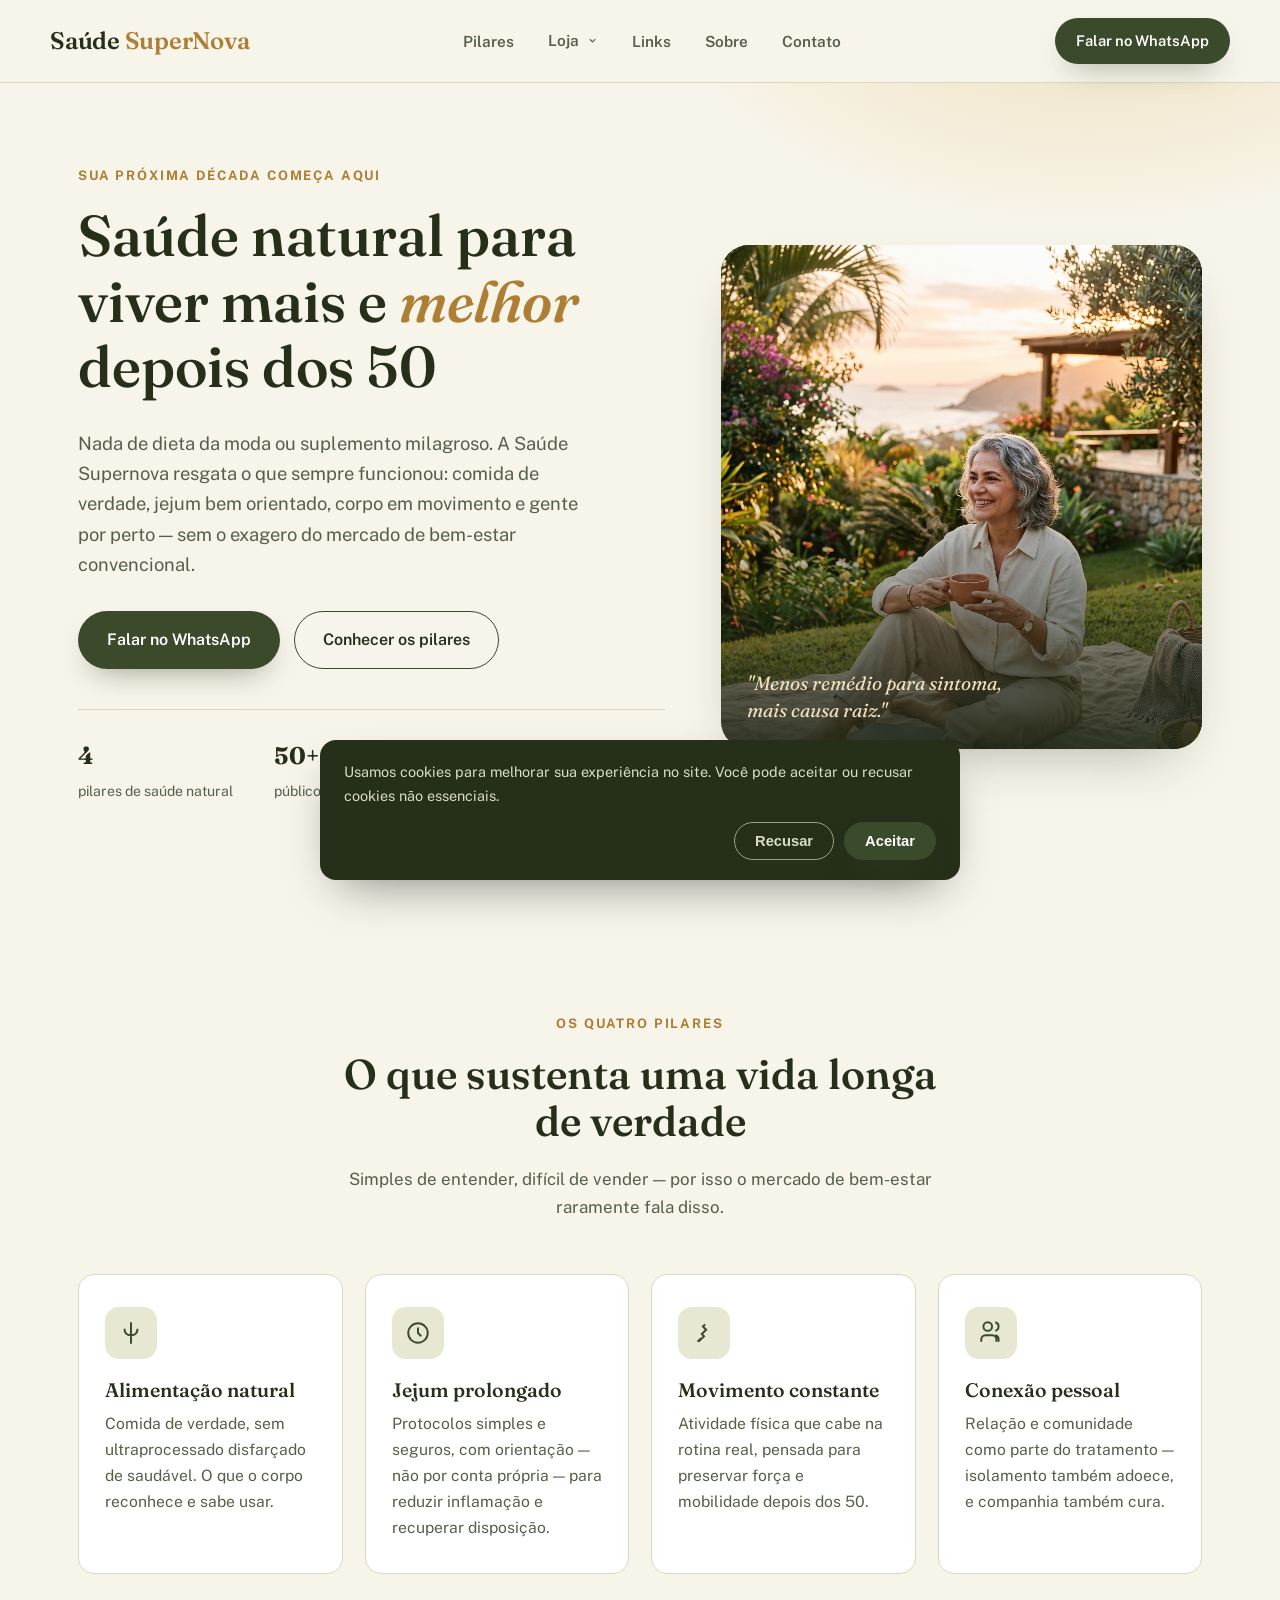
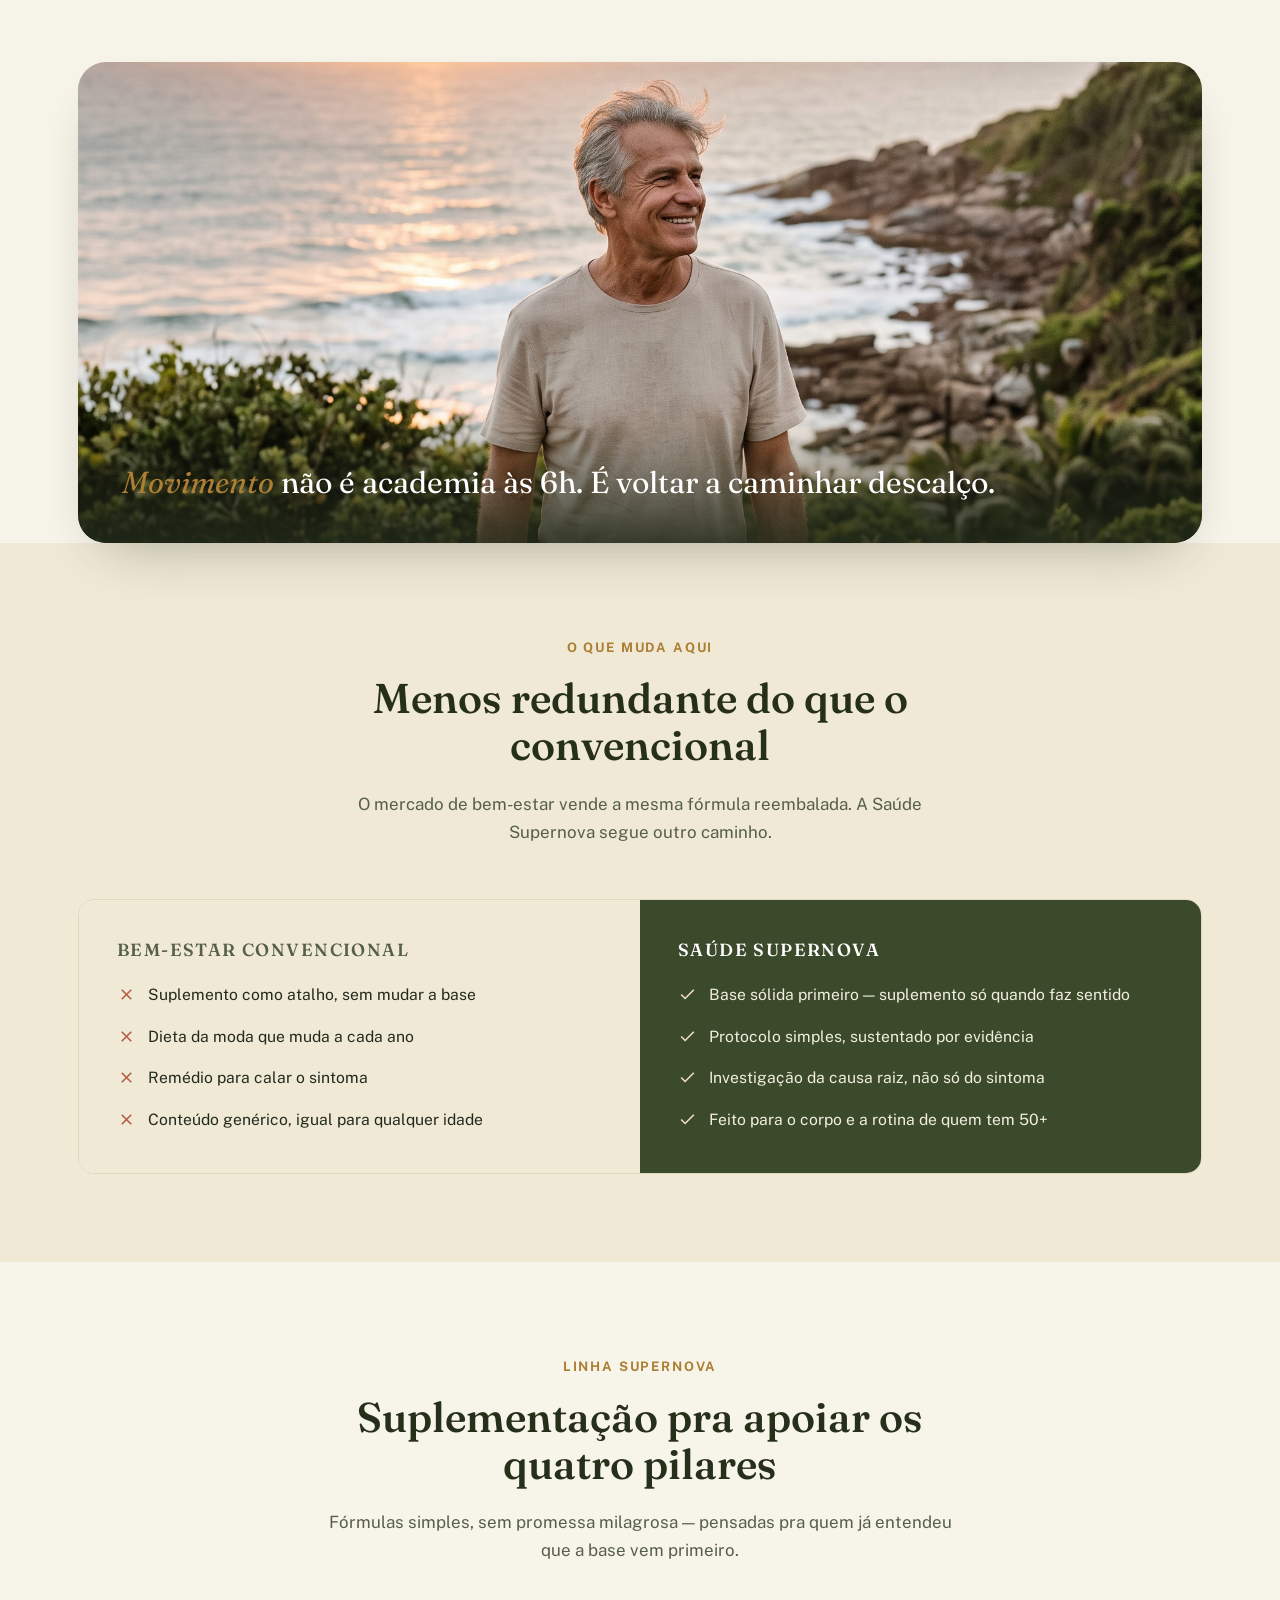
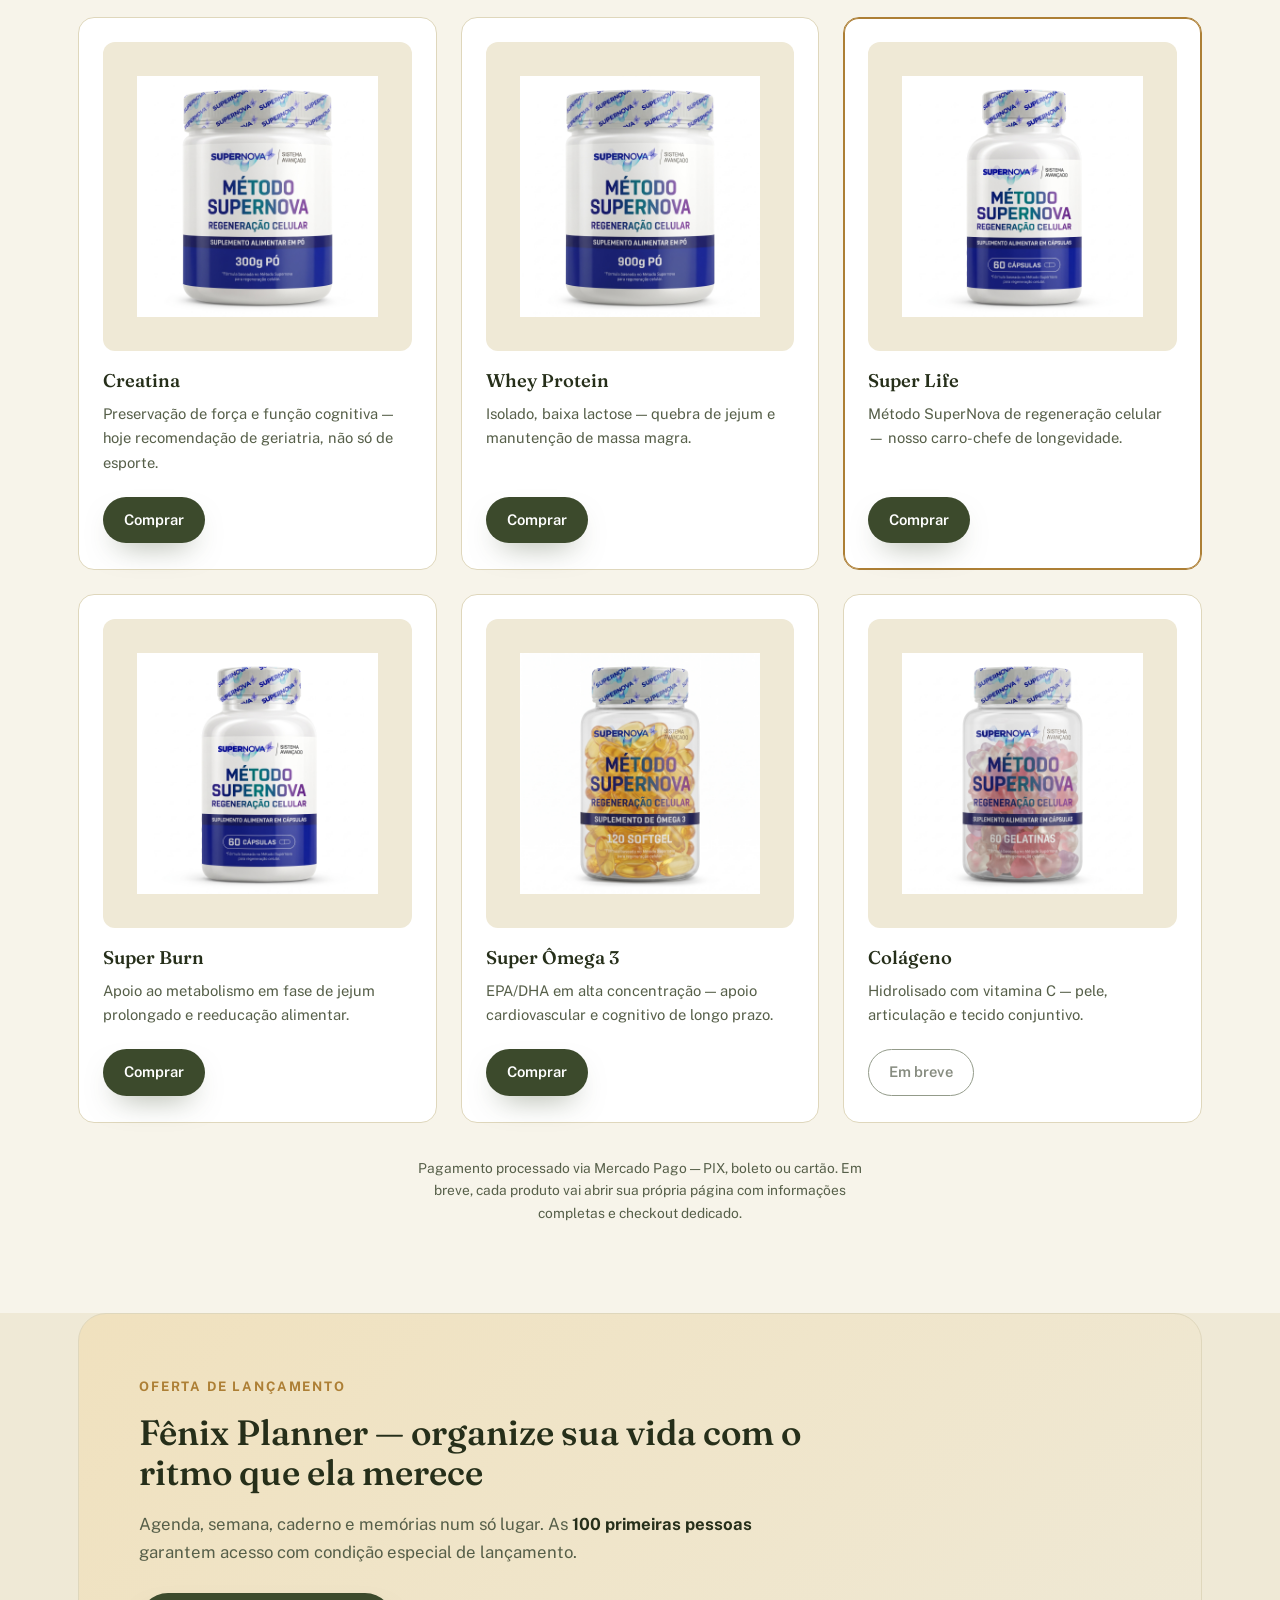
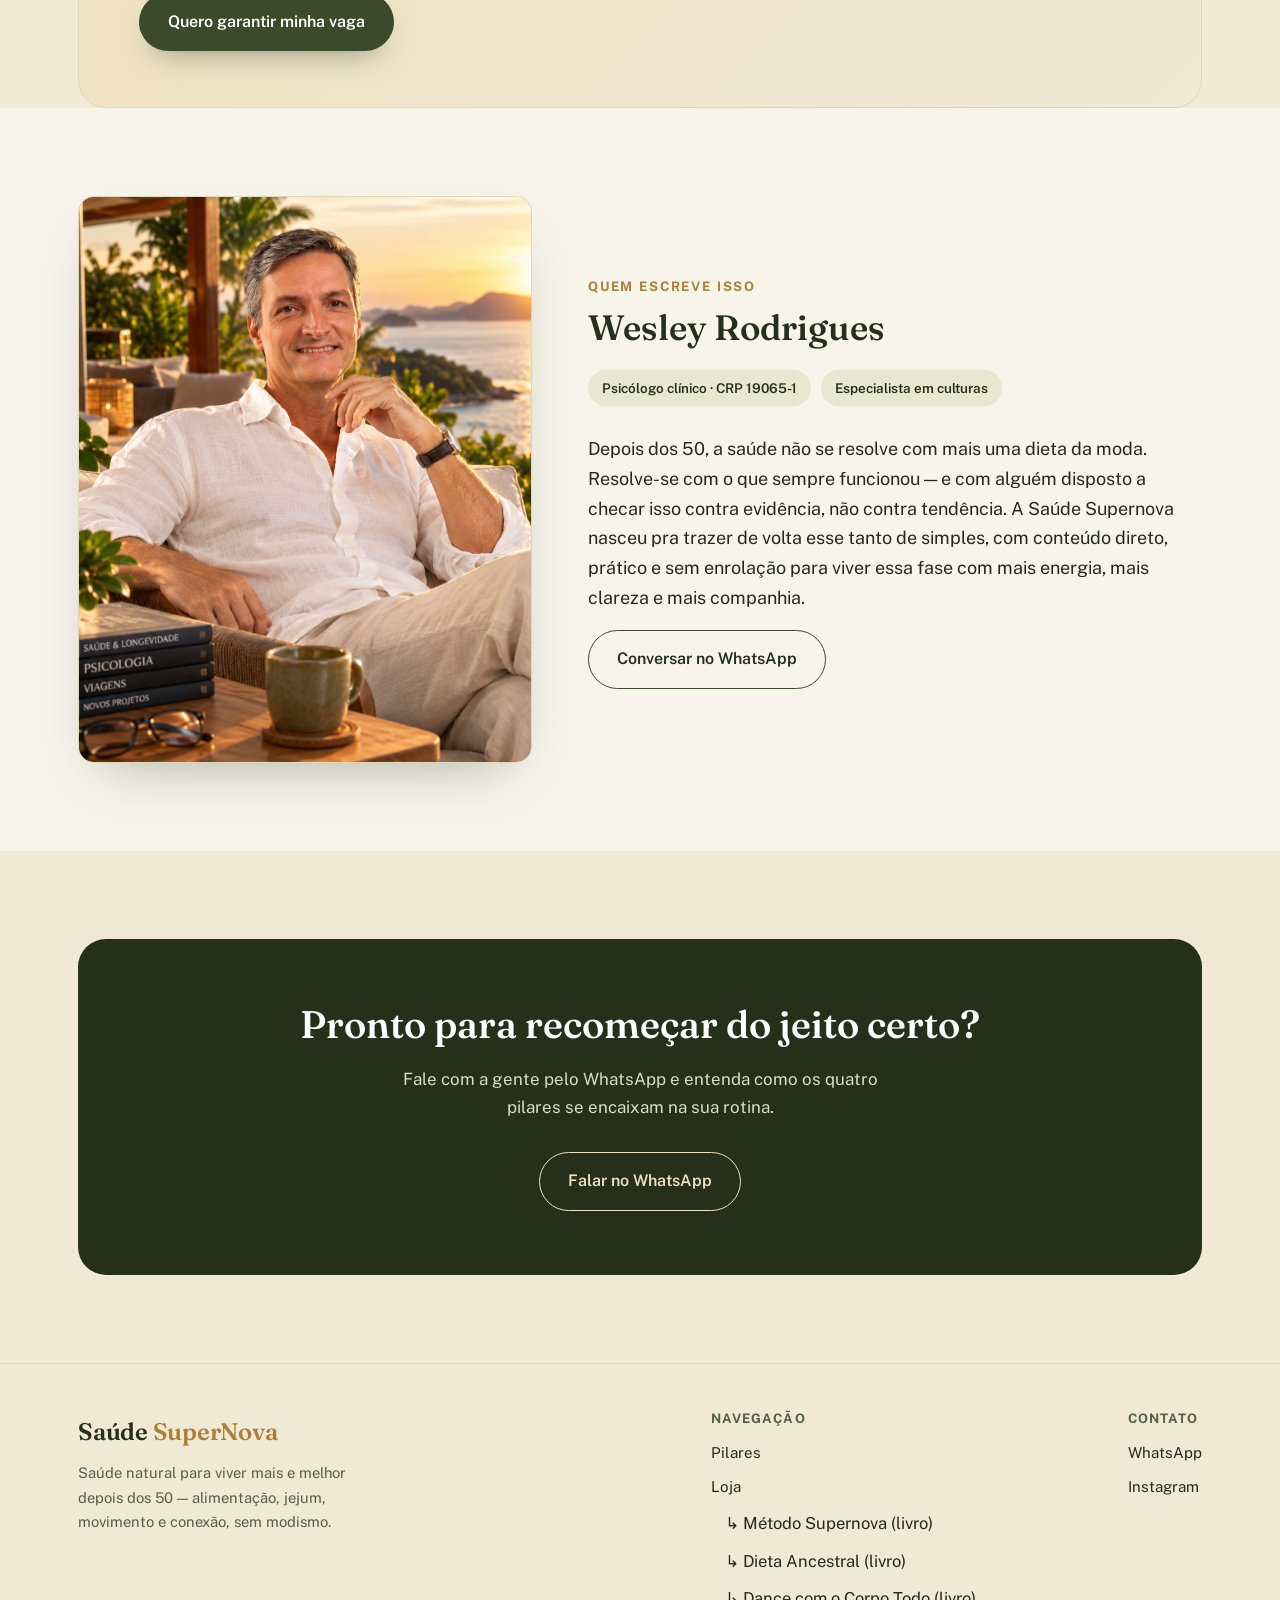
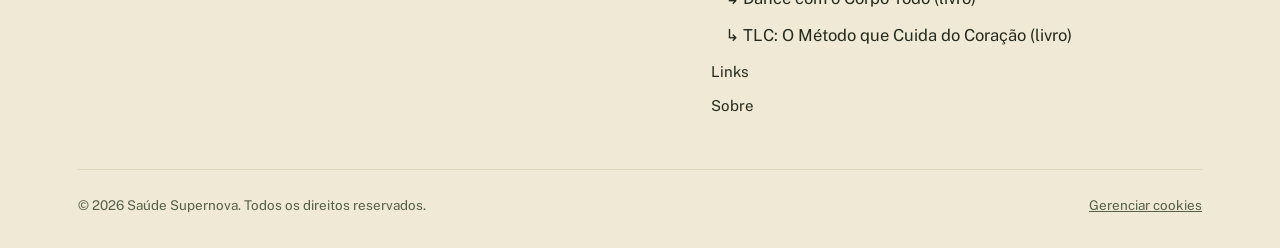
==== index.html @ d4d1d2e4 "Adiciona paginas dos livros Dance com o Corpo Todo e TLC, com links no submenu de Loja Co-Authored-B" ====
<!DOCTYPE html>
<html lang="pt-BR">
<head>
<meta charset="UTF-8">
<title>Saúde Supernova — Saúde natural para viver mais e melhor depois dos 50</title>
<meta name="description" content="Alimentação de verdade, jejum prolongado, movimento constante e conexão pessoal. Saúde natural para viver mais e melhor depois dos 50, sem modismo — com Wesley Rodrigues, psicólogo clínico.">
<meta name="viewport" content="width=device-width, initial-scale=1">
<link rel="stylesheet" href="/styles.css?v=4">
<meta property="og:title" content="Saúde Supernova — Saúde natural depois dos 50">
<meta property="og:description" content="Alimentação de verdade, jejum prolongado, movimento constante e conexão pessoal. Sem modismo, com evidência.">
<meta property="og:type" content="website">
</head>
<body>

<header>
  <div class="nav wrap">
    <a href="#" class="logo">Saúde <span>SuperNova</span></a>
    <nav>
      <ul class="nav-links" id="navLinks">
        <li><a href="#pilares">Pilares</a></li>
        <li class="nav-item">
          <a href="#loja">Loja <svg class="caret" viewBox="0 0 24 24" fill="none" stroke="currentColor" stroke-width="2.5"><path d="M6 9l6 6 6-6"/></svg></a>
          <ul class="submenu">
            <li><a href="/metodo-supernova.html">Método Supernova (livro)</a></li>
            <li><a href="/dieta-ancestral.html">Dieta Ancestral (livro)</a></li>
            <li><a href="/dance-corpo-todo.html">Dance com o Corpo Todo (livro)</a></li>
            <li><a href="/tlc-metodo-coracao.html">TLC: O Método que Cuida do Coração (livro)</a></li>
          </ul>
        </li>
        <li><a href="/links.html">Links</a></li>
        <li><a href="#sobre">Sobre</a></li>
        <li><a href="https://psicologiasupernova.com.br/contato.html">Contato</a></li>
      </ul>
    </nav>
    <a href="https://wa.me/5561991611997?text=Ol%C3%A1!%20Vim%20do%20site%20Sa%C3%BAde%20Supernova%20e%20quero%20saber%20mais." class="btn btn-primary btn-sm nav-cta">Falar no WhatsApp</a>
    <button class="nav-toggle" id="navToggle" aria-label="Abrir menu">
      <svg viewBox="0 0 24 24" fill="none" stroke="currentColor" stroke-width="2"><path d="M4 7h16M4 12h16M4 17h16"/></svg>
    </button>
  </div>
</header>

<section class="hero">
  <div class="wrap">
    <div class="hero-copy">
      <span class="eyebrow">Sua próxima década começa aqui</span>
      <h1>Saúde natural para viver mais e <span class="italic">melhor</span> depois dos 50</h1>
      <p class="lede">Nada de dieta da moda ou suplemento milagroso. A Saúde Supernova resgata o que sempre funcionou: comida de verdade, jejum bem orientado, corpo em movimento e gente por perto — sem o exagero do mercado de bem-estar convencional.</p>
      <div class="hero-ctas">
        <a href="https://wa.me/5561991611997?text=Ol%C3%A1!%20Vim%20do%20site%20Sa%C3%BAde%20Supernova%20e%20quero%20saber%20mais." class="btn btn-primary">Falar no WhatsApp</a>
        <a href="#pilares" class="btn btn-outline">Conhecer os pilares</a>
      </div>
      <div class="hero-facts">
        <div class="hero-fact"><strong>4</strong><span>pilares de saúde natural</span></div>
        <div class="hero-fact"><strong>50+</strong><span>público que atendemos</span></div>
        <div class="hero-fact"><strong>0</strong><span>promessa de cura milagrosa</span></div>
      </div>
    </div>
    <div class="hero-art" aria-hidden="true">
      <img src="/images/lifestyle-jardim-mulher.jpg" alt="" loading="eager">
      <div class="art-label">"Menos remédio para sintoma,<br>mais causa raiz."</div>
    </div>
  </div>
</section>

<section id="pilares">
  <div class="wrap">
    <div class="section-head">
      <span class="eyebrow">Os quatro pilares</span>
      <h2>O que sustenta uma vida longa de verdade</h2>
      <p>Simples de entender, difícil de vender — por isso o mercado de bem-estar raramente fala disso.</p>
    </div>
    <div class="pilares">
      <article class="pilar">
        <div class="pilar-icon"><svg viewBox="0 0 24 24" fill="none" stroke="currentColor" stroke-width="1.8"><path d="M12 2v20M6 8c0 4 2.5 6 6 6s6-2 6-6"/></svg></div>
        <h3>Alimentação natural</h3>
        <p>Comida de verdade, sem ultraprocessado disfarçado de saudável. O que o corpo reconhece e sabe usar.</p>
      </article>
      <article class="pilar">
        <div class="pilar-icon"><svg viewBox="0 0 24 24" fill="none" stroke="currentColor" stroke-width="1.8"><circle cx="12" cy="12" r="9"/><path d="M12 7v5l3 3"/></svg></div>
        <h3>Jejum prolongado</h3>
        <p>Protocolos simples e seguros, com orientação — não por conta própria — para reduzir inflamação e recuperar disposição.</p>
      </article>
      <article class="pilar">
        <div class="pilar-icon"><svg viewBox="0 0 24 24" fill="none" stroke="currentColor" stroke-width="1.8"><path d="M13 4l-2 2 3 3-4 4 2 2-5 5M6 20l3-3"/></svg></div>
        <h3>Movimento constante</h3>
        <p>Atividade física que cabe na rotina real, pensada para preservar força e mobilidade depois dos 50.</p>
      </article>
      <article class="pilar">
        <div class="pilar-icon"><svg viewBox="0 0 24 24" fill="none" stroke="currentColor" stroke-width="1.8"><path d="M17 20v-2a4 4 0 0 0-4-4H7a4 4 0 0 0-4 4v2M9 10a4 4 0 1 0 0-8 4 4 0 0 0 0 8Zm10 10v-2a4 4 0 0 0-3-3.87M16 2.13a4 4 0 0 1 0 7.75"/></svg></div>
        <h3>Conexão pessoal</h3>
        <p>Relação e comunidade como parte do tratamento — isolamento também adoece, e companhia também cura.</p>
      </article>
    </div>
  </div>
</section>

<section class="banner-photo">
  <div class="wrap">
    <figure>
      <img src="/images/lifestyle-praia-homem.jpg" alt="Homem de 60 anos caminhando descalço numa trilha à beira-mar ao amanhecer" loading="lazy">
      <figcaption><span class="italic">Movimento</span> não é academia às 6h. É voltar a caminhar descalço.</figcaption>
    </figure>
  </div>
</section>

<section id="diferente" class="alt">
  <div class="wrap">
    <div class="section-head">
      <span class="eyebrow">O que muda aqui</span>
      <h2>Menos redundante do que o convencional</h2>
      <p>O mercado de bem-estar vende a mesma fórmula reembalada. A Saúde Supernova segue outro caminho.</p>
    </div>
    <div class="diferencial">
      <div class="dif-col no">
        <h3>Bem-estar convencional</h3>
        <ul class="dif-list">
          <li><svg viewBox="0 0 24 24" fill="none" stroke="currentColor" stroke-width="2"><path d="M18 6 6 18M6 6l12 12"/></svg>Suplemento como atalho, sem mudar a base</li>
          <li><svg viewBox="0 0 24 24" fill="none" stroke="currentColor" stroke-width="2"><path d="M18 6 6 18M6 6l12 12"/></svg>Dieta da moda que muda a cada ano</li>
          <li><svg viewBox="0 0 24 24" fill="none" stroke="currentColor" stroke-width="2"><path d="M18 6 6 18M6 6l12 12"/></svg>Remédio para calar o sintoma</li>
          <li><svg viewBox="0 0 24 24" fill="none" stroke="currentColor" stroke-width="2"><path d="M18 6 6 18M6 6l12 12"/></svg>Conteúdo genérico, igual para qualquer idade</li>
        </ul>
      </div>
      <div class="dif-col yes">
        <h3>Saúde Supernova</h3>
        <ul class="dif-list">
          <li><svg viewBox="0 0 24 24" fill="none" stroke="currentColor" stroke-width="2"><path d="M20 6 9 17l-5-5"/></svg>Base sólida primeiro — suplemento só quando faz sentido</li>
          <li><svg viewBox="0 0 24 24" fill="none" stroke="currentColor" stroke-width="2"><path d="M20 6 9 17l-5-5"/></svg>Protocolo simples, sustentado por evidência</li>
          <li><svg viewBox="0 0 24 24" fill="none" stroke="currentColor" stroke-width="2"><path d="M20 6 9 17l-5-5"/></svg>Investigação da causa raiz, não só do sintoma</li>
          <li><svg viewBox="0 0 24 24" fill="none" stroke="currentColor" stroke-width="2"><path d="M20 6 9 17l-5-5"/></svg>Feito para o corpo e a rotina de quem tem 50+</li>
        </ul>
      </div>
    </div>
  </div>
</section>

<section id="loja">
  <div class="wrap">
    <div class="section-head">
      <span class="eyebrow">Linha SuperNova</span>
      <h2>Suplementação pra apoiar os quatro pilares</h2>
      <p>Fórmulas simples, sem promessa milagrosa — pensadas pra quem já entendeu que a base vem primeiro.</p>
    </div>
    <div class="produtos">
      <article class="produto">
        <div class="produto-foto"><img src="/images/creatina_SS.jpg" alt="Creatina SuperNova" loading="lazy"></div>
        <h3>Creatina</h3>
        <p>Preservação de força e função cognitiva — hoje recomendação de geriatria, não só de esporte.</p>
        <a href="https://mpago.la/1LTj5Cn" target="_blank" rel="noopener" class="btn btn-primary btn-sm">Comprar</a>
      </article>
      <article class="produto">
        <div class="produto-foto"><img src="/images/whey-protein_SS.jpg" alt="Whey Protein SuperNova" loading="lazy"></div>
        <h3>Whey Protein</h3>
        <p>Isolado, baixa lactose — quebra de jejum e manutenção de massa magra.</p>
        <a href="https://mpago.la/1uZTD4M" target="_blank" rel="noopener" class="btn btn-primary btn-sm">Comprar</a>
      </article>
      <article class="produto produto-destaque">
        <div class="produto-foto"><img src="/images/frasco_SS.jpg" alt="Super Life — Método SuperNova Regeneração Celular" loading="lazy"></div>
        <h3>Super Life</h3>
        <p>Método SuperNova de regeneração celular — nosso carro-chefe de longevidade.</p>
        <a href="https://mpago.la/2p41ksF" target="_blank" rel="noopener" class="btn btn-primary btn-sm">Comprar</a>
      </article>
      <article class="produto">
        <div class="produto-foto"><img src="/images/frasco_SS.jpg" alt="Super Burn SuperNova" loading="lazy"></div>
        <h3>Super Burn</h3>
        <p>Apoio ao metabolismo em fase de jejum prolongado e reeducação alimentar.</p>
        <a href="https://mpago.la/1hcRuBd" target="_blank" rel="noopener" class="btn btn-primary btn-sm">Comprar</a>
      </article>
      <article class="produto">
        <div class="produto-foto"><img src="/images/omega3_SS.jpg" alt="Super Ômega 3 SuperNova" loading="lazy"></div>
        <h3>Super Ômega 3</h3>
        <p>EPA/DHA em alta concentração — apoio cardiovascular e cognitivo de longo prazo.</p>
        <a href="https://mpago.la/2BiokP6" target="_blank" rel="noopener" class="btn btn-primary btn-sm">Comprar</a>
      </article>
      <article class="produto">
        <div class="produto-foto"><img src="/images/gelatina_SS.jpg" alt="Colágeno SuperNova" loading="lazy"></div>
        <h3>Colágeno</h3>
        <p>Hidrolisado com vitamina C — pele, articulação e tecido conjuntivo.</p>
        <span class="btn btn-outline btn-sm produto-em-breve">Em breve</span>
      </article>
    </div>
    <p class="produtos-nota">Pagamento processado via Mercado Pago — PIX, boleto ou cartão. Em breve, cada produto vai abrir sua própria página com informações completas e checkout dedicado.</p>
  </div>
</section>

<section class="planner-band alt">
  <div class="wrap">
    <div class="planner-card">
      <div class="planner-copy">
        <span class="eyebrow">Oferta de lançamento</span>
        <h2>Fênix Planner — organize sua vida com o ritmo que ela merece</h2>
        <p>Agenda, semana, caderno e memórias num só lugar. As <strong>100 primeiras pessoas</strong> garantem acesso com condição especial de lançamento.</p>
        <a href="https://fenixplanner.com.br/" target="_blank" rel="noopener" class="btn btn-primary">Quero garantir minha vaga</a>
      </div>
    </div>
  </div>
</section>

<section id="sobre">
  <div class="wrap bio">
    <div class="bio-photo"><img src="/images/wesley-bio.jpg" alt="Wesley Rodrigues" loading="lazy"></div>
    <div class="bio-body">
      <span class="eyebrow">Quem escreve isso</span>
      <h2>Wesley Rodrigues</h2>
      <div class="credentials">
        <span>Psicólogo clínico · CRP 19065-1</span>
        <span>Especialista em culturas</span>
      </div>
      <p>Depois dos 50, a saúde não se resolve com mais uma dieta da moda. Resolve-se com o que sempre funcionou — e com alguém disposto a checar isso contra evidência, não contra tendência. A Saúde Supernova nasceu pra trazer de volta esse tanto de simples, com conteúdo direto, prático e sem enrolação para viver essa fase com mais energia, mais clareza e mais companhia.</p>
      <a href="https://wa.me/5561991611997?text=Ol%C3%A1!%20Vim%20do%20site%20Sa%C3%BAde%20Supernova%20e%20quero%20saber%20mais." class="btn btn-outline">Conversar no WhatsApp</a>
    </div>
  </div>
</section>

<section id="contato" class="alt">
  <div class="wrap">
    <div class="cta-band">
      <h2>Pronto para recomeçar do jeito certo?</h2>
      <p>Fale com a gente pelo WhatsApp e entenda como os quatro pilares se encaixam na sua rotina.</p>
      <a href="https://wa.me/5561991611997?text=Ol%C3%A1!%20Vim%20do%20site%20Sa%C3%BAde%20Supernova%20e%20quero%20saber%20mais." class="btn btn-outline">Falar no WhatsApp</a>
    </div>
  </div>
</section>

<footer>
  <div class="wrap">
    <div class="footer-grid">
      <div class="footer-brand">
        <a href="#" class="logo">Saúde <span>SuperNova</span></a>
        <p>Saúde natural para viver mais e melhor depois dos 50 — alimentação, jejum, movimento e conexão, sem modismo.</p>
      </div>
      <div class="footer-links">
        <div class="footer-col">
          <h4>Navegação</h4>
          <a href="#pilares">Pilares</a>
          <a href="#loja">Loja</a>
          <a href="/metodo-supernova.html" style="padding-left:14px; font-size:.92em;">↳ Método Supernova (livro)</a>
          <a href="/dieta-ancestral.html" style="padding-left:14px; font-size:.92em;">↳ Dieta Ancestral (livro)</a>
          <a href="/dance-corpo-todo.html" style="padding-left:14px; font-size:.92em;">↳ Dance com o Corpo Todo (livro)</a>
          <a href="/tlc-metodo-coracao.html" style="padding-left:14px; font-size:.92em;">↳ TLC: O Método que Cuida do Coração (livro)</a>
          <a href="/links.html">Links</a>
          <a href="#sobre">Sobre</a>
        </div>
        <div class="footer-col">
          <h4>Contato</h4>
          <a href="https://wa.me/5561991611997">WhatsApp</a>
          <a href="https://instagram.com/saudesupernova" target="_blank" rel="noopener">Instagram</a>
        </div>
      </div>
    </div>
    <div class="footer-bottom">
      <span>&copy; <span id="year"></span> Saúde Supernova. Todos os direitos reservados.</span>
      <a href="#" data-cookie-settings>Gerenciar cookies</a>
    </div>
  </div>
</footer>

<script src="/script.js?v=4"></script>
</body>
</html>
---- styles.css ----
@import url('https://fonts.googleapis.com/css2?family=Fraunces:ital,opsz,wght@0,9..144,400;0,9..144,500;0,9..144,600;1,9..144,500&family=Public+Sans:wght@400;500;600;700&display=swap');

:root{
  --bg: #F7F4EA;
  --bg-alt: #EFE9D6;
  --ink: #232A1D;
  --ink-soft: #565F49;
  --forest: #3C4A2C;
  --forest-dark: #262F1A;
  --olive: #7C8858;
  --olive-soft: #E7E7D2;
  --gold: #AD7F35;
  --gold-soft: #F0E1BE;
  --line: #DFD7BC;
  --white: #FFFFFF;
  --radius: 16px;
  --shadow: 0 24px 55px -28px rgba(38, 47, 26, 0.4);
  --maxw: 1180px;
}

*{box-sizing:border-box;}
html{scroll-behavior:smooth;}
body{
  margin:0;
  background:var(--bg);
  color:var(--ink);
  font-family:'Public Sans', system-ui, -apple-system, 'Segoe UI', sans-serif;
  font-size:18px;
  line-height:1.65;
  -webkit-font-smoothing:antialiased;
}
h1,h2,h3,h4{
  font-family:'Fraunces', Georgia, serif;
  font-weight:560;
  line-height:1.14;
  margin:0 0 .5em;
  color:var(--forest-dark);
}
p{margin:0 0 1em;}
a{color:inherit;}
img{max-width:100%;display:block;}
.wrap{max-width:var(--maxw); margin:0 auto; padding:0 28px;}
.eyebrow{
  display:inline-block;
  font-size:.82rem;
  font-weight:700;
  letter-spacing:.14em;
  text-transform:uppercase;
  color:var(--gold);
  margin-bottom:16px;
}
.italic{font-style:italic; color:var(--gold);}

/* Buttons */
.btn{
  display:inline-flex;
  align-items:center;
  gap:9px;
  padding:15px 28px;
  border-radius:999px;
  font-weight:600;
  font-size:1rem;
  text-decoration:none;
  border:1px solid transparent;
  cursor:pointer;
  transition:transform .15s ease, box-shadow .15s ease, background .15s ease;
}
.btn-primary{
  background:var(--forest);
  color:var(--white);
  box-shadow:0 14px 30px -14px rgba(60,74,44,.55);
}
.btn-primary:hover{transform:translateY(-2px); background:var(--forest-dark);}
.btn-outline{
  background:transparent;
  border-color:var(--forest);
  color:var(--forest-dark);
}
.btn-outline:hover{background:var(--olive-soft);}
.btn-sm{padding:10px 20px; font-size:.92rem;}

/* Header */
header{
  position:sticky; top:0; z-index:40;
  background:rgba(247,244,234,.92);
  backdrop-filter:blur(8px);
  border-bottom:1px solid var(--line);
}
.nav{display:flex; align-items:center; justify-content:space-between; padding:18px 0;}
.logo{
  font-family:'Fraunces', serif;
  font-size:1.5rem;
  font-weight:600;
  text-decoration:none;
  color:var(--forest-dark);
  letter-spacing:-.01em;
}
.logo span{color:var(--gold);}
.nav-links{
  display:flex; gap:34px; list-style:none; margin:0; padding:0;
}
.nav-links a{
  text-decoration:none;
  font-weight:600;
  font-size:.96rem;
  color:var(--ink-soft);
}
.nav-links a:hover{color:var(--forest-dark);}
.nav-toggle{display:none; background:none; border:none; cursor:pointer; padding:6px;}
.nav-toggle svg{width:26px; height:26px; color:var(--forest-dark);}

.nav-item{position:relative; display:flex; align-items:center;}
.nav-item .caret{width:11px; height:11px; margin-left:4px; color:var(--ink-soft); transition:transform .15s ease;}
.submenu{
  list-style:none; margin:0; padding:8px 0;
  position:absolute; top:100%; left:0; min-width:240px;
  background:var(--bg); border:1px solid var(--line); border-radius:10px;
  box-shadow:var(--shadow);
  opacity:0; visibility:hidden; transform:translateY(4px);
  transition:opacity .15s ease, transform .15s ease;
  z-index:20;
}
.nav-item:hover .submenu,
.nav-item:focus-within .submenu{opacity:1; visibility:visible; transform:translateY(0);}
.nav-item:hover .caret{transform:rotate(180deg);}
.submenu a{display:block; padding:10px 18px; font-size:.9rem; white-space:nowrap;}

/* Hero */
.hero{
  padding:76px 0 84px;
  background:
    radial-gradient(700px 380px at 85% -10%, var(--gold-soft) 0%, transparent 60%),
    var(--bg);
  position:relative; overflow:hidden;
}
.hero .wrap{display:grid; grid-template-columns:1.1fr .9fr; gap:56px; align-items:center;}
.hero h1{font-size:clamp(2.4rem, 4.6vw, 3.6rem); max-width:14ch;}
.hero .lede{font-size:1.15rem; color:var(--ink-soft); max-width:46ch; margin-bottom:30px;}
.hero-ctas{display:flex; gap:14px; flex-wrap:wrap;}
.hero-art{
  aspect-ratio:1/1.05;
  border-radius:28px;
  background:linear-gradient(160deg, var(--forest) 0%, var(--forest-dark) 100%);
  position:relative;
  overflow:hidden;
  box-shadow:var(--shadow);
}
.hero-art img{
  position:absolute; inset:0;
  width:100%; height:100%;
  object-fit:cover; object-position:top center;
}
.hero-art::before{
  content:"";
  position:absolute; inset:0; z-index:1;
  background-image:
    radial-gradient(circle at 20% 20%, rgba(255,255,255,.08) 0, transparent 40%),
    linear-gradient(180deg, rgba(38,47,26,0) 45%, rgba(35,42,26,.92) 100%);
}
.hero-art .art-label{z-index:2;}
.hero-art .art-label{
  position:absolute; bottom:26px; left:26px; right:26px;
  color:var(--gold-soft);
  font-family:'Fraunces', serif;
  font-style:italic;
  font-size:1.2rem;
  line-height:1.4;
}
.hero-facts{
  display:flex; gap:0; margin-top:40px; border-top:1px solid var(--line); padding-top:26px;
}
.hero-fact{flex:1; padding-right:20px;}
.hero-fact strong{display:block; font-family:'Fraunces',serif; font-size:1.5rem; color:var(--forest-dark);}
.hero-fact span{font-size:.88rem; color:var(--ink-soft);}

/* Section shell */
section{padding:88px 0;}
.section-head{max-width:640px; margin:0 auto 52px; text-align:center;}
.section-head h2{font-size:clamp(1.9rem, 3.4vw, 2.6rem);}
.section-head p{color:var(--ink-soft); font-size:1.06rem;}
.alt{background:var(--bg-alt);}

/* Pilares grid */
.pilares{display:grid; grid-template-columns:repeat(4, 1fr); gap:22px;}
.pilar{
  background:var(--white);
  border:1px solid var(--line);
  border-radius:var(--radius);
  padding:32px 26px;
  transition:transform .18s ease, box-shadow .18s ease;
}
.pilar:hover{transform:translateY(-4px); box-shadow:var(--shadow);}
.pilar-icon{
  width:52px; height:52px; border-radius:14px;
  background:var(--olive-soft);
  display:flex; align-items:center; justify-content:center;
  margin-bottom:20px;
}
.pilar-icon svg{width:26px; height:26px; color:var(--forest);}
.pilar h3{font-size:1.22rem; margin-bottom:10px;}
.pilar p{color:var(--ink-soft); font-size:.98rem; margin:0;}

/* Banner photo */
.banner-photo{padding:0;}
.banner-photo figure{
  position:relative; margin:0;
  border-radius:28px; overflow:hidden;
  aspect-ratio:21/9;
  box-shadow:var(--shadow);
}
.banner-photo img{width:100%; height:100%; object-fit:cover; object-position:50% 25%;}
.banner-photo figcaption{
  position:absolute; left:0; right:0; bottom:0;
  padding:36px 44px;
  background:linear-gradient(0deg, rgba(35,42,26,.85) 0%, transparent 100%);
  color:var(--white);
  font-family:'Fraunces', serif;
  font-size:clamp(1.3rem, 2.6vw, 1.9rem);
  max-width:60ch;
}

/* Diferencial (comparison) */
.diferencial{display:grid; grid-template-columns:1fr 1fr; gap:0; border:1px solid var(--line); border-radius:var(--radius); overflow:hidden; background:var(--white);}
.dif-col{padding:40px 38px;}
.dif-col.no{background:var(--bg-alt);}
.dif-col.yes{background:var(--forest); color:var(--white);}
.dif-col h3{font-size:1.1rem; text-transform:uppercase; letter-spacing:.08em; margin-bottom:22px;}
.dif-col.no h3{color:var(--ink-soft);}
.dif-col.yes h3{color:var(--gold-soft);}
.dif-col.yes h3, .dif-col.yes p{color:inherit;}
.dif-list{list-style:none; margin:0; padding:0; display:grid; gap:16px;}
.dif-list li{display:flex; gap:12px; font-size:.98rem; align-items:flex-start;}
.dif-list svg{width:19px; height:19px; flex-shrink:0; margin-top:3px;}
.dif-col.no svg{color:#B45A45;}
.dif-col.yes svg{color:var(--gold-soft);}
.dif-col.yes .dif-list li{color:#F2EFE0;}

/* Loja / produtos */
.produtos{display:grid; grid-template-columns:repeat(3, 1fr); gap:24px;}
.produto{
  background:var(--white);
  border:1px solid var(--line);
  border-radius:var(--radius);
  padding:24px 24px 26px;
  display:flex; flex-direction:column; gap:6px;
  transition:transform .18s ease, box-shadow .18s ease;
}
.produto:hover{transform:translateY(-4px); box-shadow:var(--shadow);}
.produto-destaque{border-color:var(--gold); box-shadow:0 0 0 1px var(--gold) inset;}
.produto-foto{
  position:relative;
  aspect-ratio:1/1;
  border-radius:12px;
  background:var(--bg-alt);
  margin-bottom:14px;
  overflow:hidden;
}
.produto-foto img{
  position:absolute; inset:0;
  width:100%; height:100%;
  object-fit:contain;
  padding:11%;
  box-sizing:border-box;
}
.produto h3{font-size:1.15rem; margin-bottom:4px;}
.produto p{color:var(--ink-soft); font-size:.92rem; flex:1; margin-bottom:16px;}
.produto .btn{align-self:flex-start;}
.produto-em-breve{opacity:.55; cursor:default; pointer-events:none;}
.produtos-nota{
  text-align:center; color:var(--ink-soft); font-size:.86rem;
  max-width:56ch; margin:34px auto 0;
}

/* Links page */
.links-hero{padding-top:56px;}
.linklist{
  max-width:640px; margin:0 auto;
  display:flex; flex-direction:column; gap:14px;
}
.linkitem{
  display:flex; align-items:center; justify-content:space-between;
  background:var(--white);
  border:1px solid var(--line);
  border-radius:14px;
  padding:22px 26px;
  text-decoration:none;
  font-family:'Fraunces', serif;
  font-size:1.15rem;
  font-weight:560;
  color:var(--forest-dark);
  transition:transform .15s ease, box-shadow .15s ease, border-color .15s ease;
}
.linkitem svg{width:20px; height:20px; color:var(--ink-soft); flex-shrink:0;}
.linkitem:hover{transform:translateX(4px); box-shadow:var(--shadow); border-color:var(--gold);}
.linkitem-destaque{background:var(--forest); color:var(--white); border-color:var(--forest);}
.linkitem-destaque svg{color:var(--gold-soft);}

/* Planner band */
.planner-band{padding:0;}
.planner-card{
  background:linear-gradient(135deg, var(--gold-soft) 0%, var(--bg-alt) 100%);
  border:1px solid var(--line);
  border-radius:28px;
  padding:56px 60px;
}
.planner-copy{max-width:62ch;}
.planner-copy h2{font-size:clamp(1.6rem, 3vw, 2.2rem);}
.planner-copy p{color:var(--ink-soft); font-size:1.05rem; margin-bottom:26px;}
.planner-copy strong{color:var(--forest-dark);}

/* Bio */
.bio{display:grid; grid-template-columns:.85fr 1.15fr; gap:56px; align-items:center;}
.bio-photo{
  aspect-ratio:4/5;
  border-radius:var(--radius);
  background:linear-gradient(155deg, var(--olive-soft), var(--bg-alt));
  border:1px solid var(--line);
  overflow:hidden;
  box-shadow:var(--shadow);
}
.bio-photo img{width:100%; height:100%; object-fit:cover; object-position:top center;}
.bio-photo span{
  font-family:'Fraunces',serif; font-style:italic; color:var(--ink-soft); font-size:.95rem;
  display:block; padding:24px;
}
.bio-body .eyebrow{margin-bottom:10px;}
.bio-body h2{font-size:clamp(1.7rem,3vw,2.2rem);}
.credentials{
  display:flex; gap:10px; flex-wrap:wrap; margin:22px 0 28px;
}
.credentials span{
  font-size:.84rem; font-weight:600; color:var(--forest-dark);
  background:var(--olive-soft); padding:7px 14px; border-radius:999px;
}

/* CTA band */
.cta-band{
  background:var(--forest-dark);
  color:var(--white);
  border-radius:28px;
  padding:64px 56px;
  text-align:center;
}
.cta-band h2{color:var(--white); font-size:clamp(1.8rem,3.4vw,2.4rem);}
.cta-band p{color:#D9DCC9; max-width:52ch; margin:0 auto 30px; font-size:1.06rem;}
.cta-band .btn-outline{border-color:var(--gold-soft); color:var(--gold-soft);}
.cta-band .btn-outline:hover{background:rgba(240,225,190,.12);}

/* Footer */
footer{
  border-top:1px solid var(--line);
  padding:48px 0 32px;
  background:var(--bg-alt);
}
.footer-grid{display:flex; justify-content:space-between; align-items:flex-start; gap:32px; flex-wrap:wrap;}
.footer-brand .logo{display:block; margin-bottom:10px;}
.footer-brand p{color:var(--ink-soft); font-size:.92rem; max-width:34ch; margin:0;}
.footer-links{display:flex; gap:56px; flex-wrap:wrap;}
.footer-col h4{font-size:.82rem; text-transform:uppercase; letter-spacing:.08em; color:var(--ink-soft); margin-bottom:14px; font-family:'Public Sans',sans-serif; font-weight:700;}
.footer-col a{display:block; text-decoration:none; color:var(--ink); font-size:.94rem; margin-bottom:10px;}
.footer-col a:hover{color:var(--forest);}
.footer-bottom{
  margin-top:40px; padding-top:24px; border-top:1px solid var(--line);
  display:flex; justify-content:space-between; flex-wrap:wrap; gap:12px;
  font-size:.84rem; color:var(--ink-soft);
}
.footer-bottom a{text-decoration:underline;}

/* Cookie banner (reuse pattern) */
.cookie-banner{
  position:fixed; left:20px; right:20px; bottom:-140px; z-index:60;
  max-width:640px; margin:0 auto;
  background:var(--forest-dark); color:#EDEADA;
  border-radius:16px; padding:20px 24px;
  box-shadow:0 20px 50px -20px rgba(0,0,0,.5);
  display:flex; flex-direction:column; gap:14px;
  transition:bottom .4s ease;
}
.cookie-banner.visible{bottom:20px;}
.cookie-banner p{margin:0; font-size:.9rem; color:#D9DCC9;}
.cookie-banner a{color:var(--gold-soft); text-decoration:underline;}
.cookie-actions{display:flex; gap:10px; justify-content:flex-end;}
.cookie-banner .btn-outline{background:transparent; border-color:#9AA08C; color:#D9DCC9;}
.cookie-banner .btn-outline:hover{background:rgba(217,220,196,.12);}

/* Responsive */
@media (max-width: 900px){
  .hero .wrap{grid-template-columns:1fr;}
  .hero-art{order:-1; max-width:360px; margin:0 auto;}
  .banner-photo figure{aspect-ratio:4/5; border-radius:20px;}
  .banner-photo figcaption{padding:24px;}
  .pilares{grid-template-columns:repeat(2,1fr);}
  .produtos{grid-template-columns:repeat(2,1fr);}
  .diferencial{grid-template-columns:1fr;}
  .bio{grid-template-columns:1fr;}
  .bio-photo{max-width:320px; margin:0 auto;}
  .cta-band{padding:48px 28px;}
  .planner-card{padding:40px 32px;}
  .footer-grid{flex-direction:column;}
}
@media (max-width: 700px){
  .nav-links{
    display:none;
    position:absolute; top:100%; left:0; right:0;
    background:var(--bg); flex-direction:column; gap:0;
    border-bottom:1px solid var(--line);
  }
  .nav-links.open{display:flex;}
  .nav-links a{padding:16px 28px; border-top:1px solid var(--line); width:100%;}
  .nav-toggle{display:block;}
  .nav-cta{display:none;}
  .nav-item{flex-direction:column; align-items:stretch; width:100%;}
  .nav-item .caret{display:none;}
  .submenu{
    position:static; opacity:1; visibility:visible; transform:none;
    box-shadow:none; border:none; border-radius:0; background:var(--bg-alt);
    padding:0; width:100%;
  }
  .submenu a{padding:14px 28px 14px 44px; border-top:1px solid var(--line); font-size:.9rem;}
  .pilares{grid-template-columns:1fr;}
  .produtos{grid-template-columns:1fr;}
  .hero-facts{flex-direction:column; gap:18px;}
  section{padding:60px 0;}
}
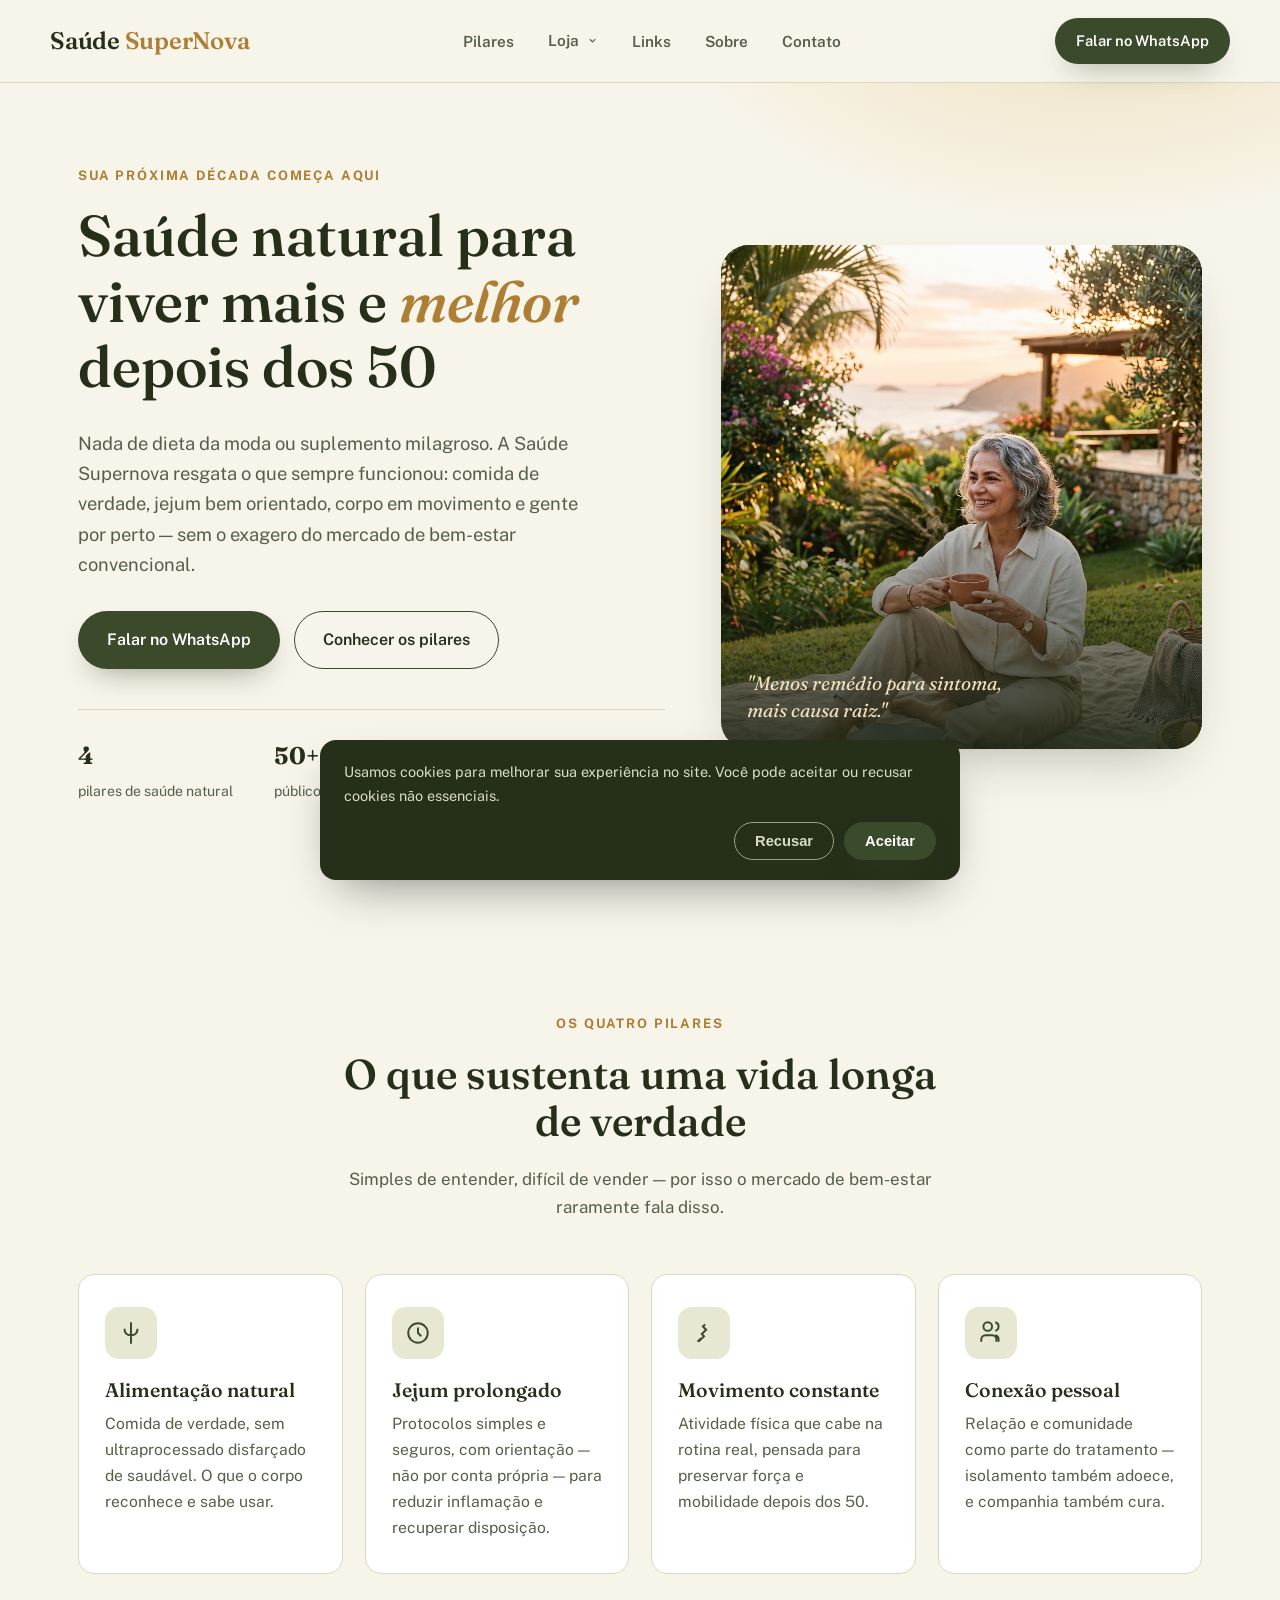
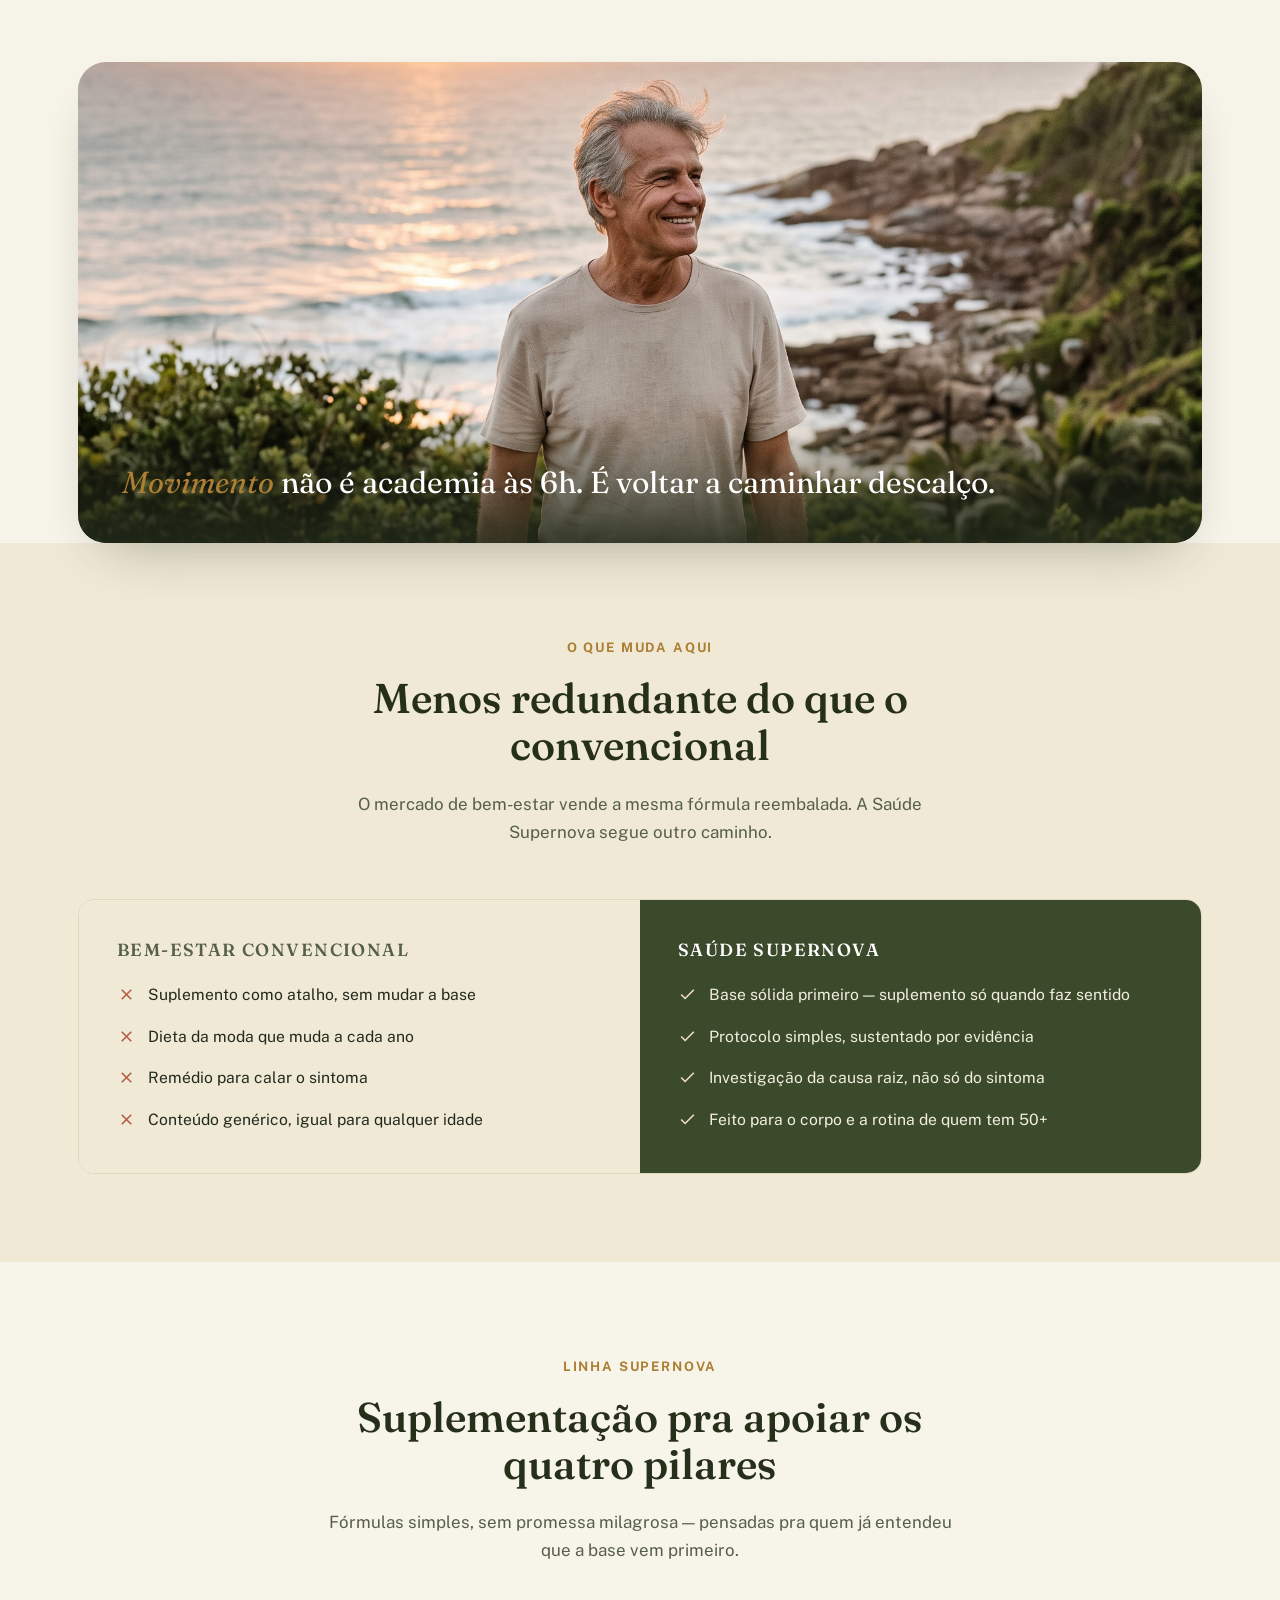
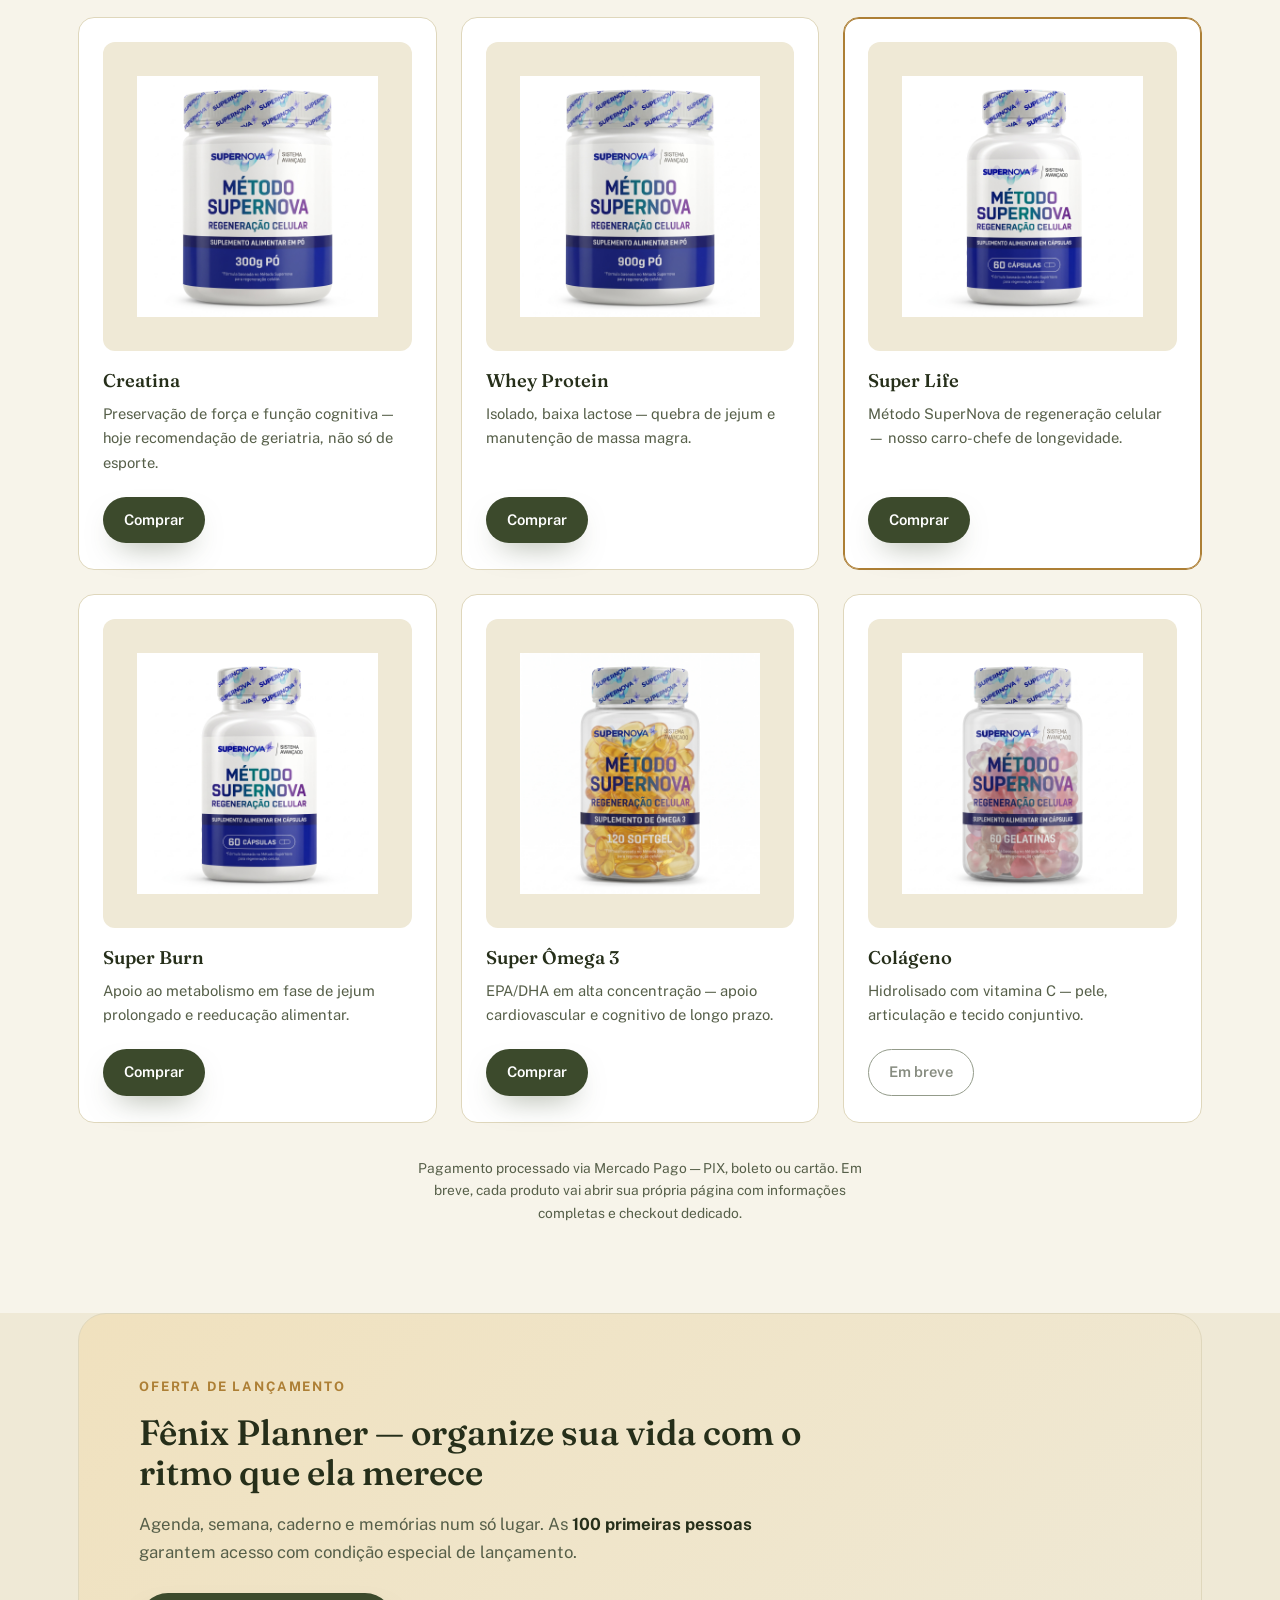
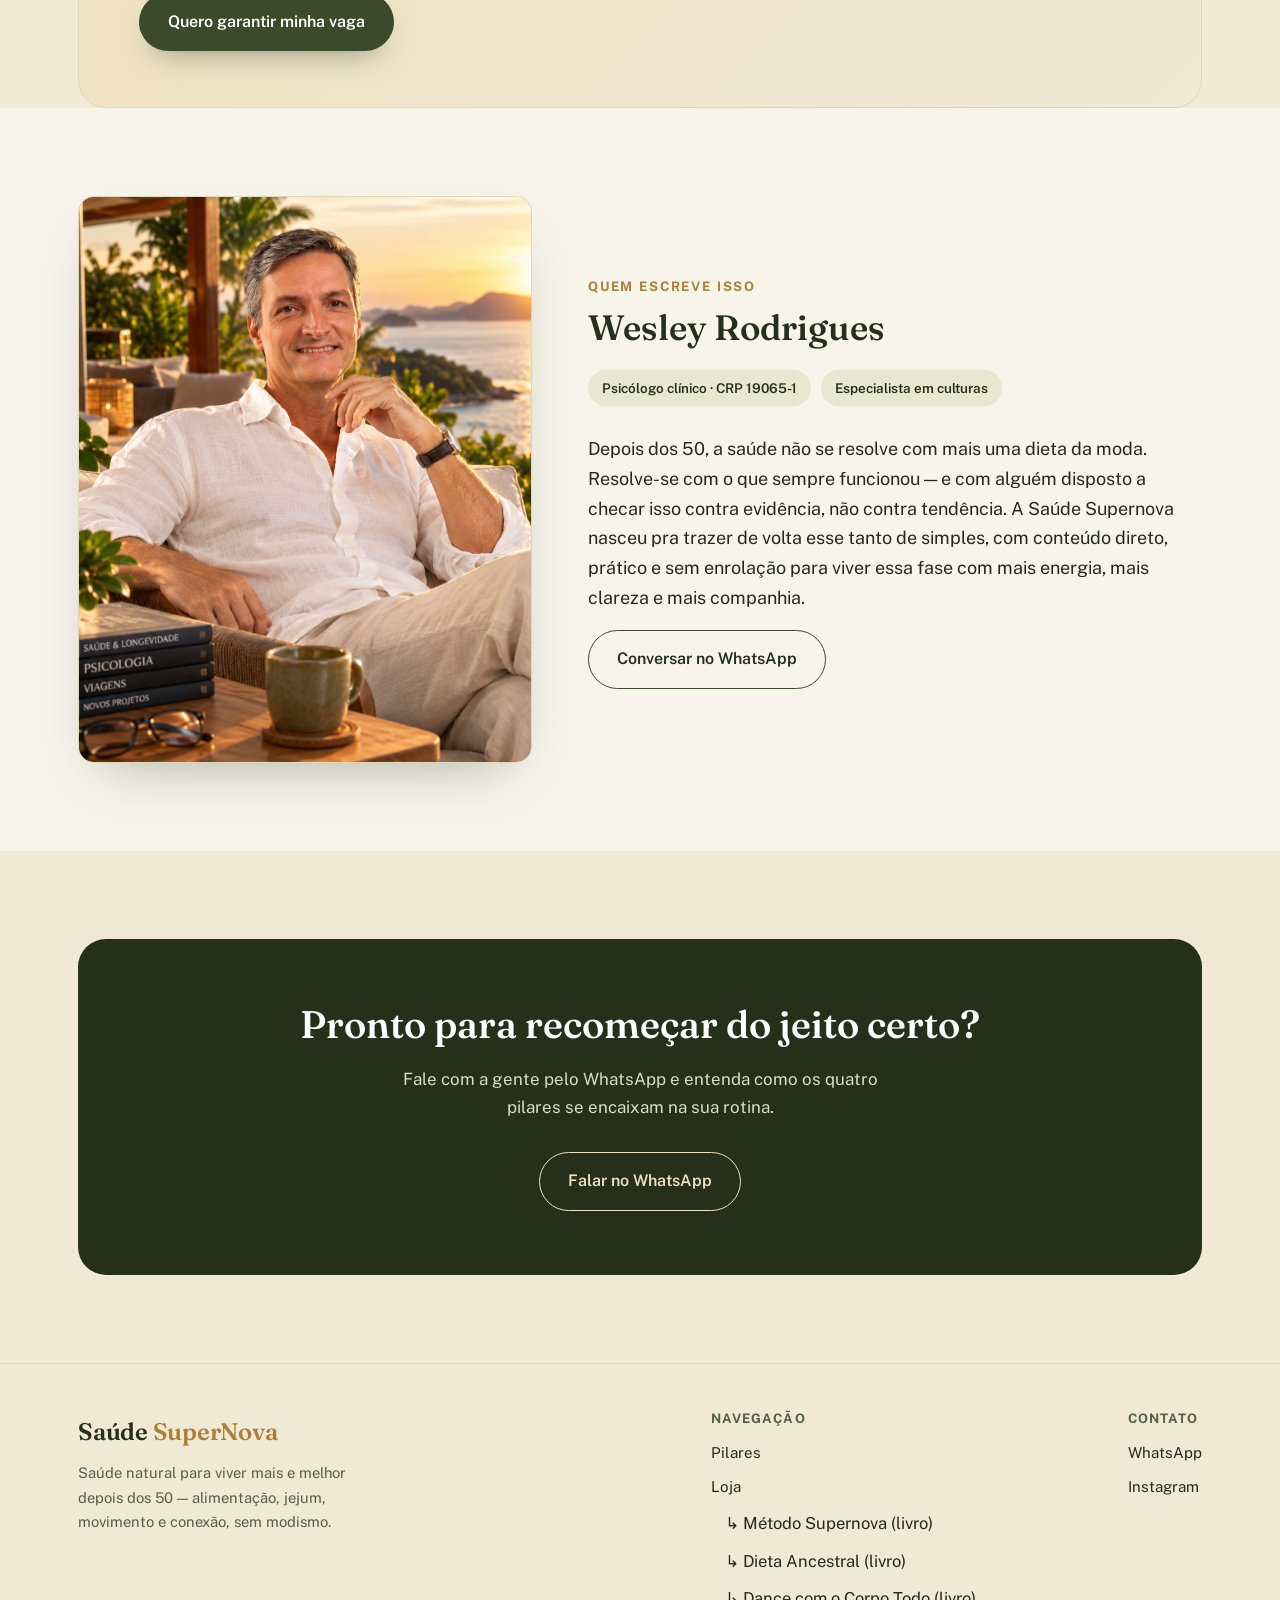
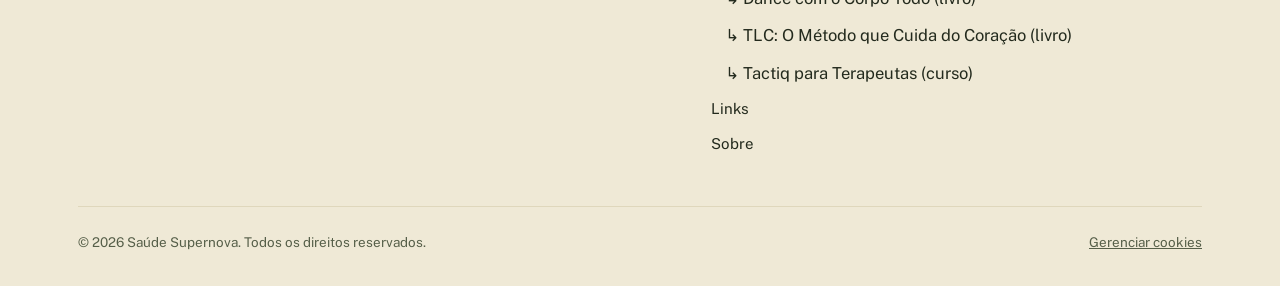
==== commit 5f88f739: "Adiciona landing page de vendas do curso Tactiq para Terapeutas Nova pagina curso-tactiq.html com es" ====
--- a/index.html
+++ b/index.html
@@ -25,6 +25,7 @@
             <li><a href="/dieta-ancestral.html">Dieta Ancestral (livro)</a></li>
             <li><a href="/dance-corpo-todo.html">Dance com o Corpo Todo (livro)</a></li>
             <li><a href="/tlc-metodo-coracao.html">TLC: O Método que Cuida do Coração (livro)</a></li>
+            <li><a href="/curso-tactiq.html">Tactiq para Terapeutas (curso)</a></li>
           </ul>
         </li>
         <li><a href="/links.html">Links</a></li>
@@ -237,6 +238,7 @@
           <a href="/dieta-ancestral.html" style="padding-left:14px; font-size:.92em;">↳ Dieta Ancestral (livro)</a>
           <a href="/dance-corpo-todo.html" style="padding-left:14px; font-size:.92em;">↳ Dance com o Corpo Todo (livro)</a>
           <a href="/tlc-metodo-coracao.html" style="padding-left:14px; font-size:.92em;">↳ TLC: O Método que Cuida do Coração (livro)</a>
+          <a href="/curso-tactiq.html" style="padding-left:14px; font-size:.92em;">↳ Tactiq para Terapeutas (curso)</a>
           <a href="/links.html">Links</a>
           <a href="#sobre">Sobre</a>
         </div>
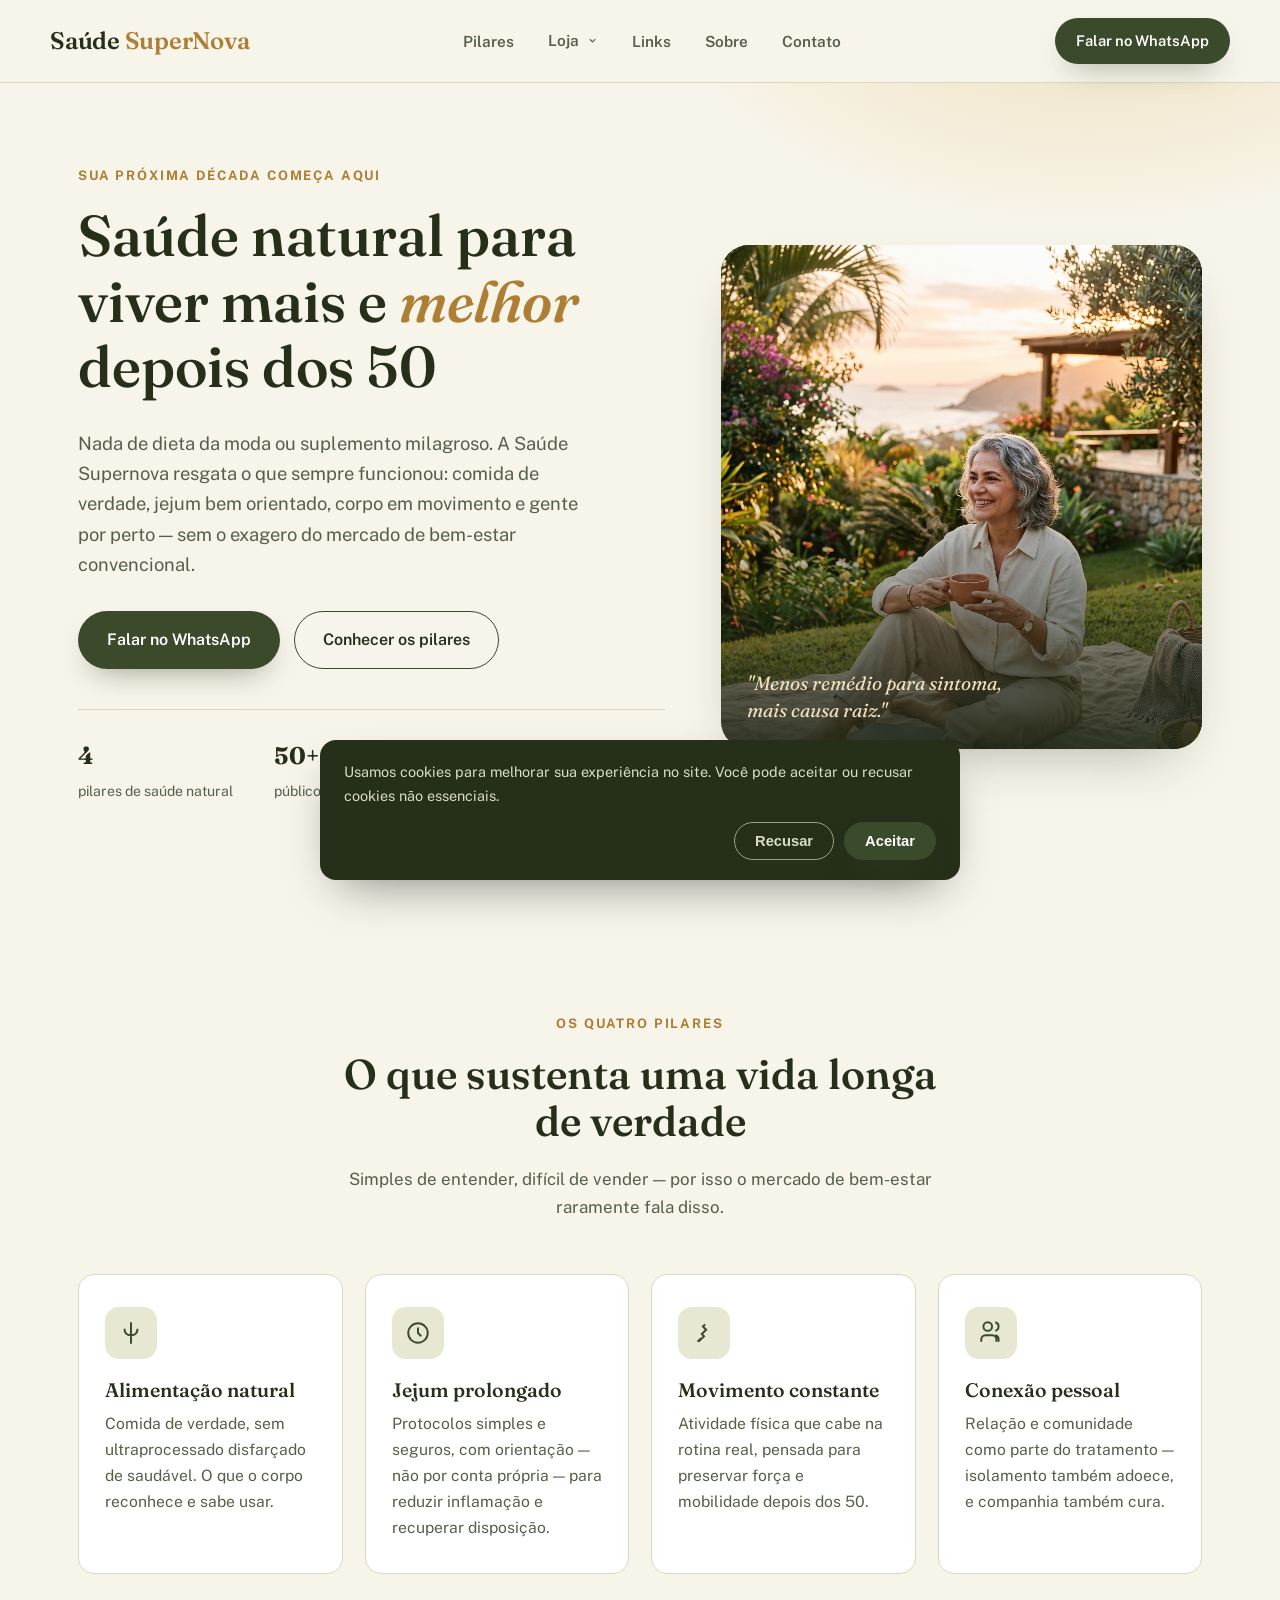
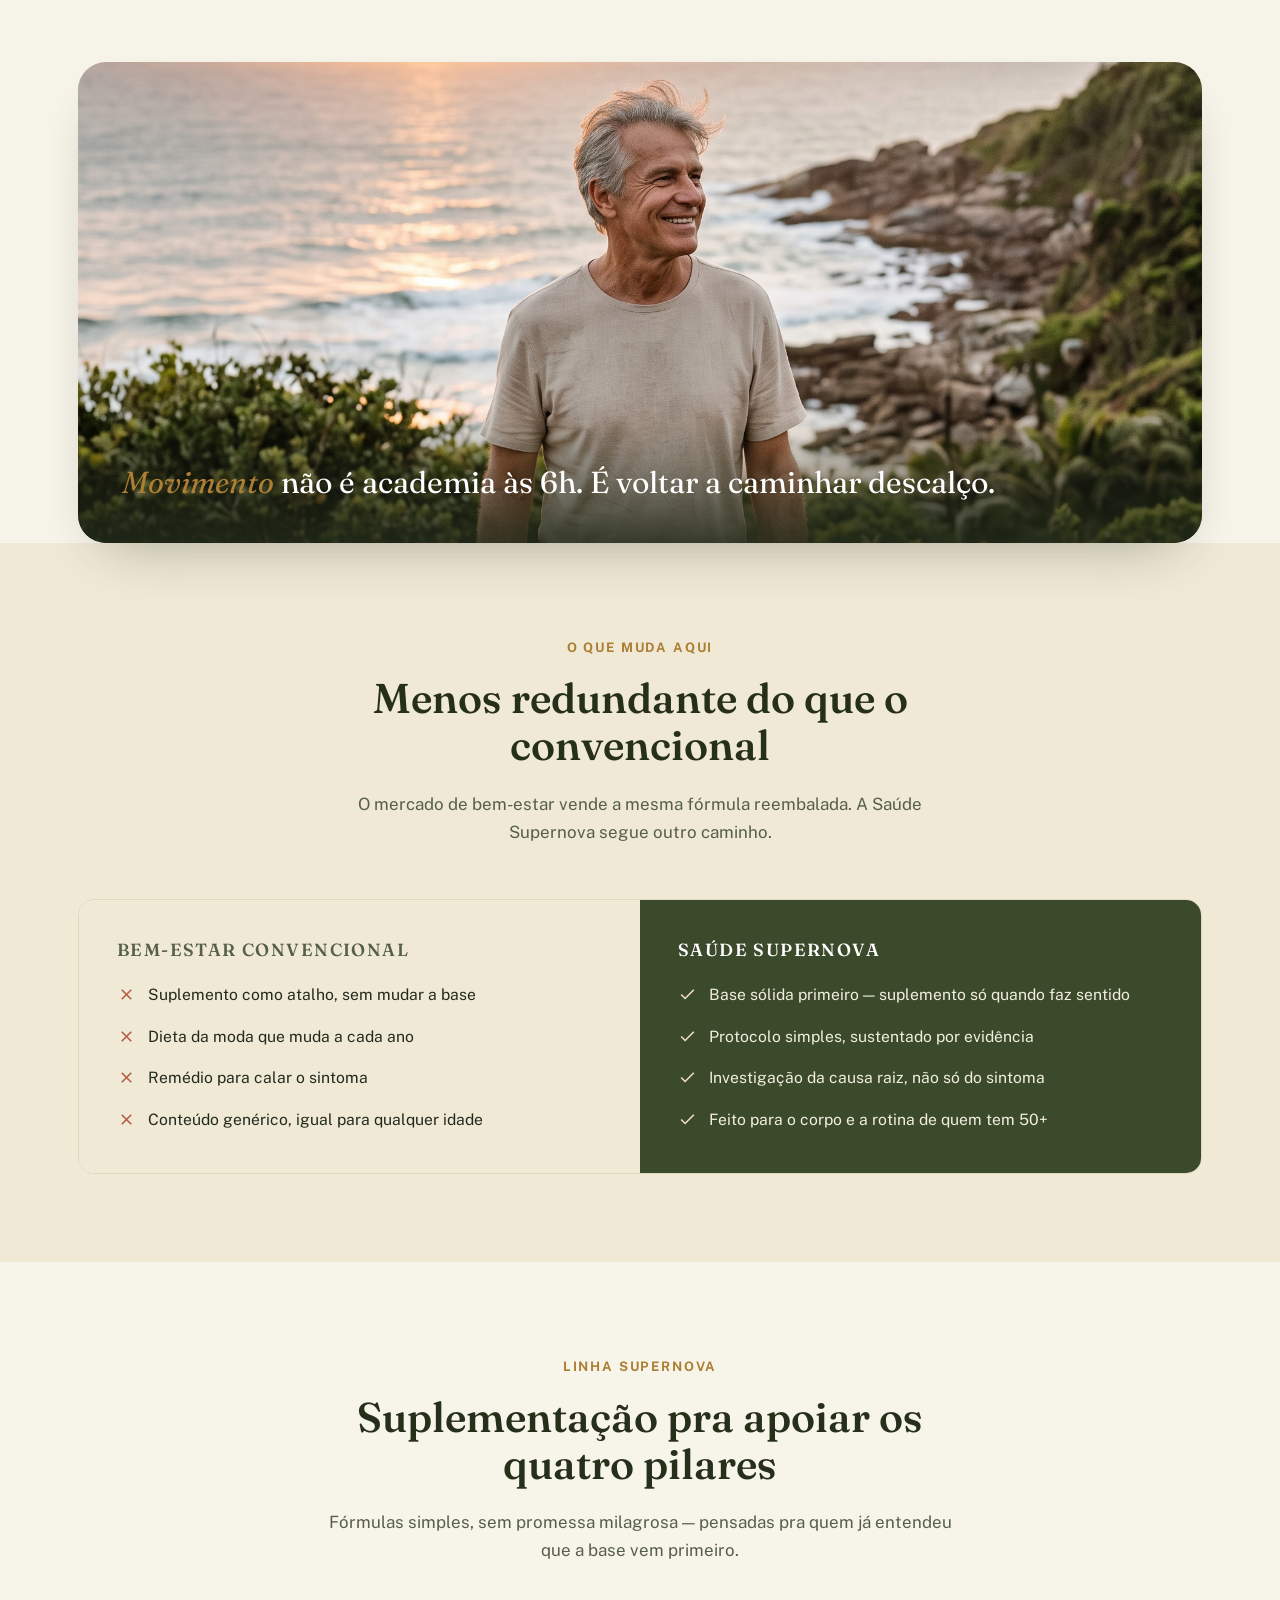
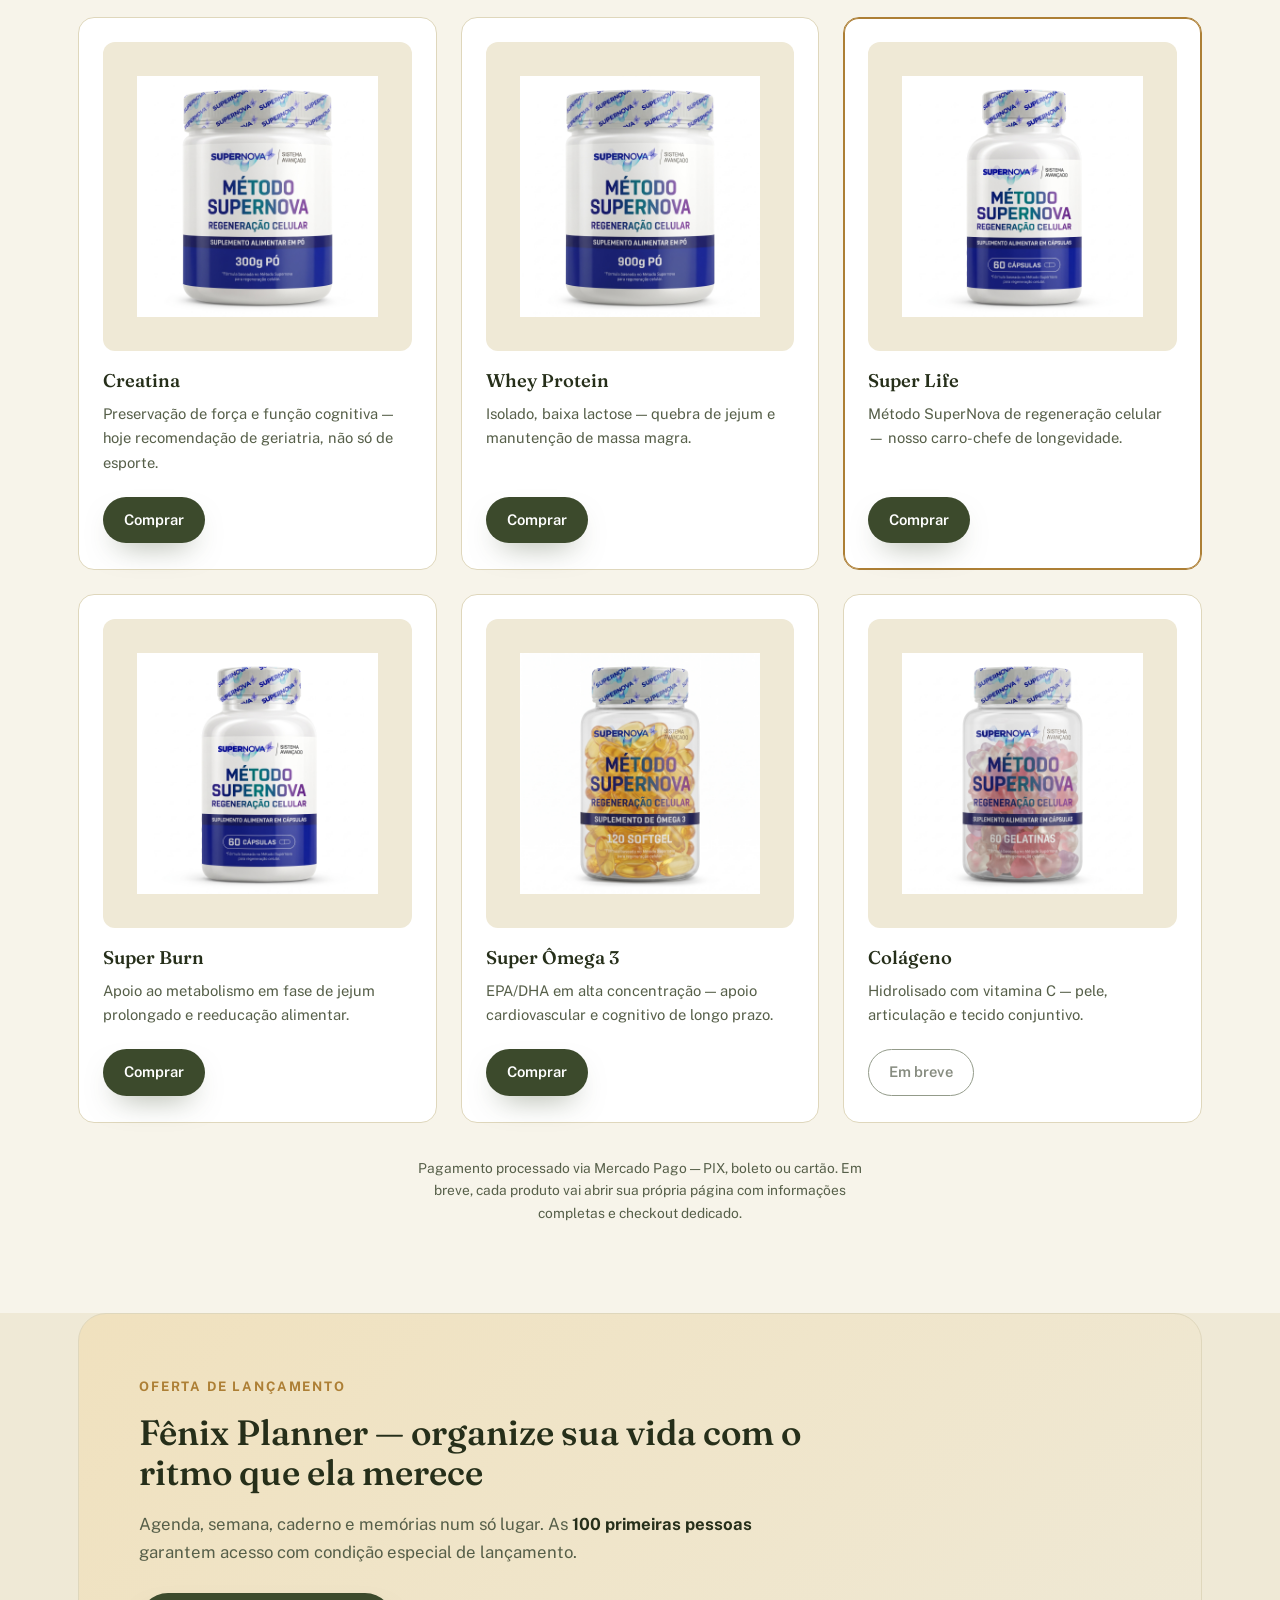
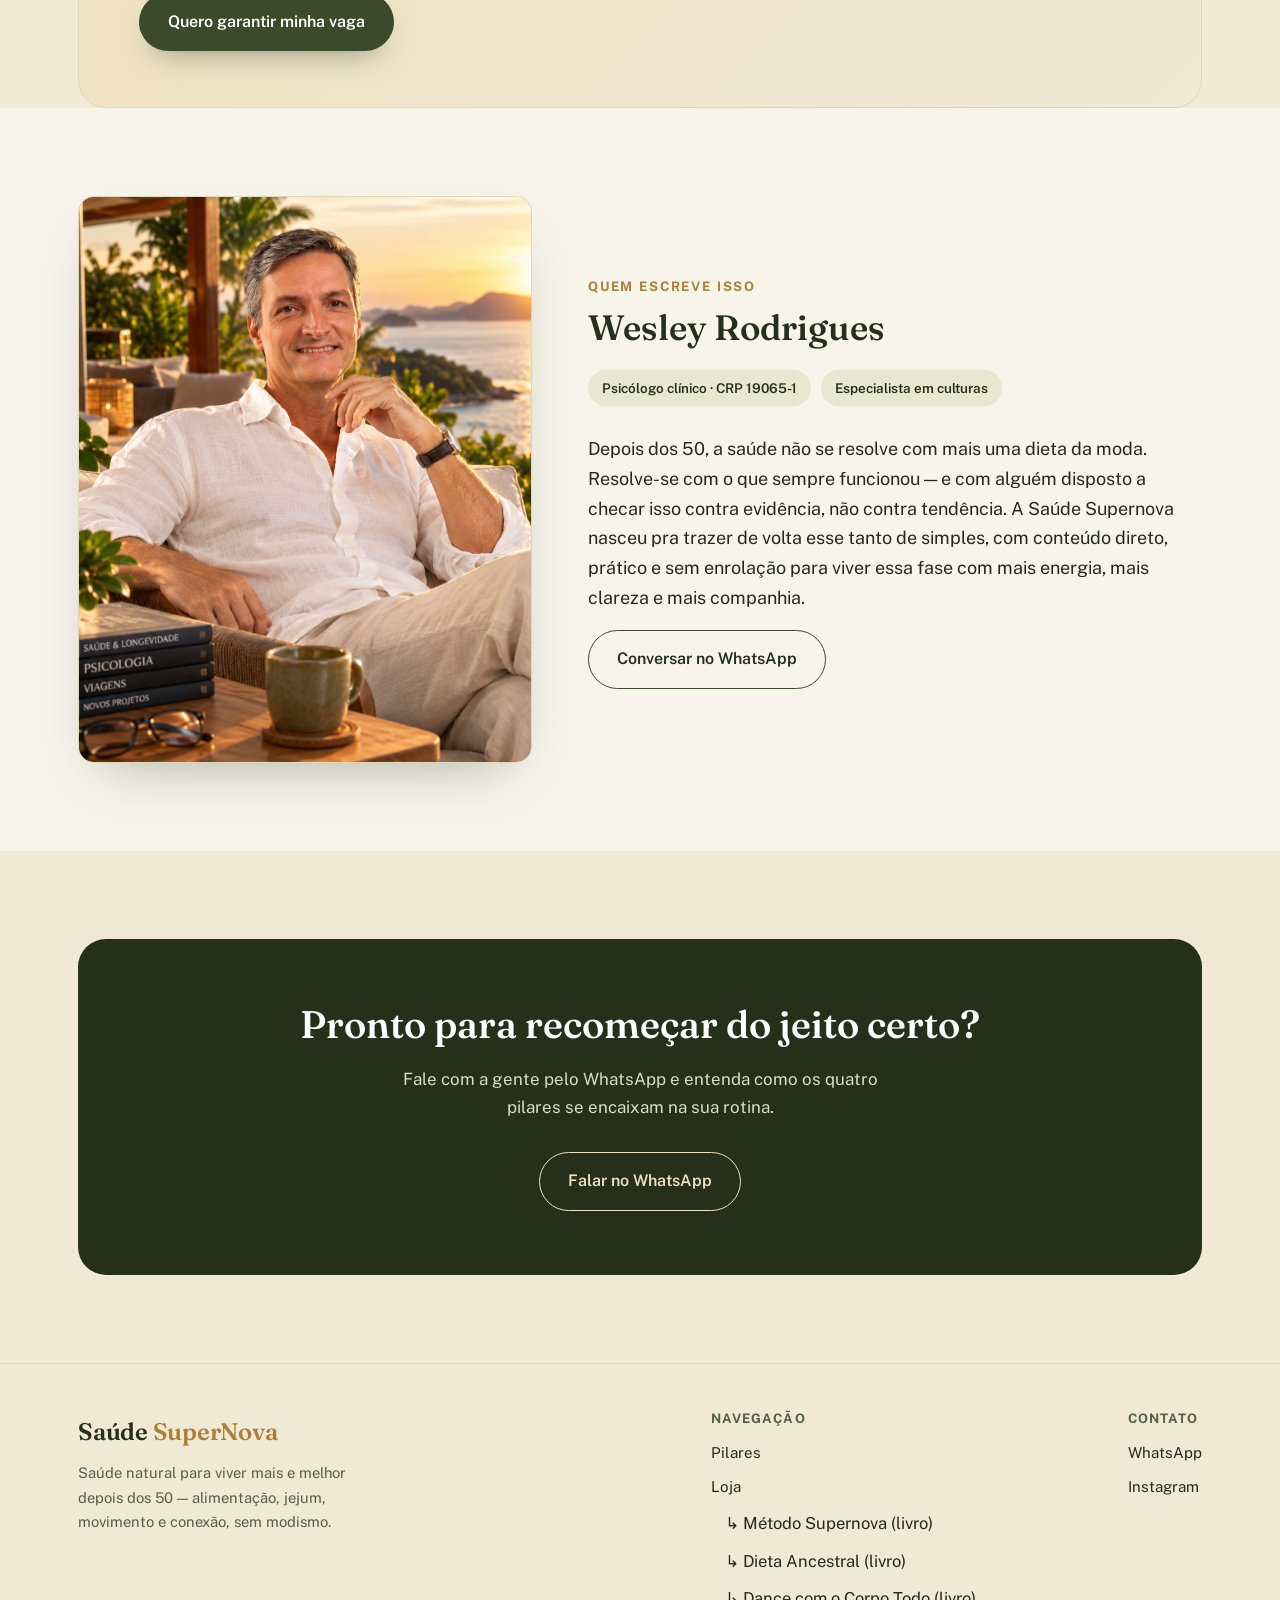
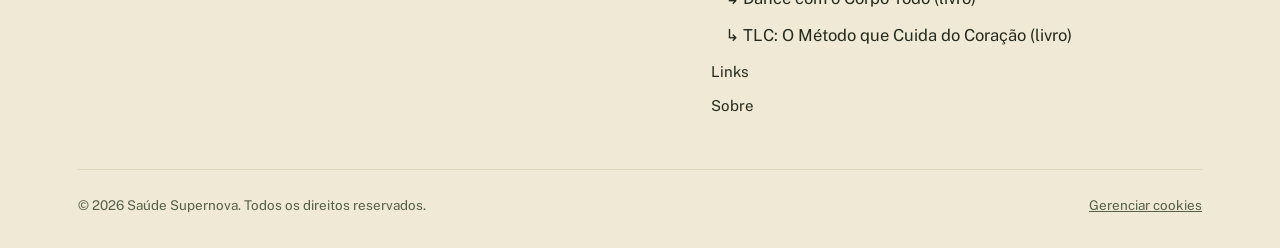
==== commit 956b7044: "Remove curso Tactiq do saudesupernova.org O curso foi movido para psicologiasupernova.com.br/curso-t" ====
--- a/index.html
+++ b/index.html
@@ -25,7 +25,6 @@
             <li><a href="/dieta-ancestral.html">Dieta Ancestral (livro)</a></li>
             <li><a href="/dance-corpo-todo.html">Dance com o Corpo Todo (livro)</a></li>
             <li><a href="/tlc-metodo-coracao.html">TLC: O Método que Cuida do Coração (livro)</a></li>
-            <li><a href="/curso-tactiq.html">Tactiq para Terapeutas (curso)</a></li>
           </ul>
         </li>
         <li><a href="/links.html">Links</a></li>
@@ -238,7 +237,6 @@
           <a href="/dieta-ancestral.html" style="padding-left:14px; font-size:.92em;">↳ Dieta Ancestral (livro)</a>
           <a href="/dance-corpo-todo.html" style="padding-left:14px; font-size:.92em;">↳ Dance com o Corpo Todo (livro)</a>
           <a href="/tlc-metodo-coracao.html" style="padding-left:14px; font-size:.92em;">↳ TLC: O Método que Cuida do Coração (livro)</a>
-          <a href="/curso-tactiq.html" style="padding-left:14px; font-size:.92em;">↳ Tactiq para Terapeutas (curso)</a>
           <a href="/links.html">Links</a>
           <a href="#sobre">Sobre</a>
         </div>
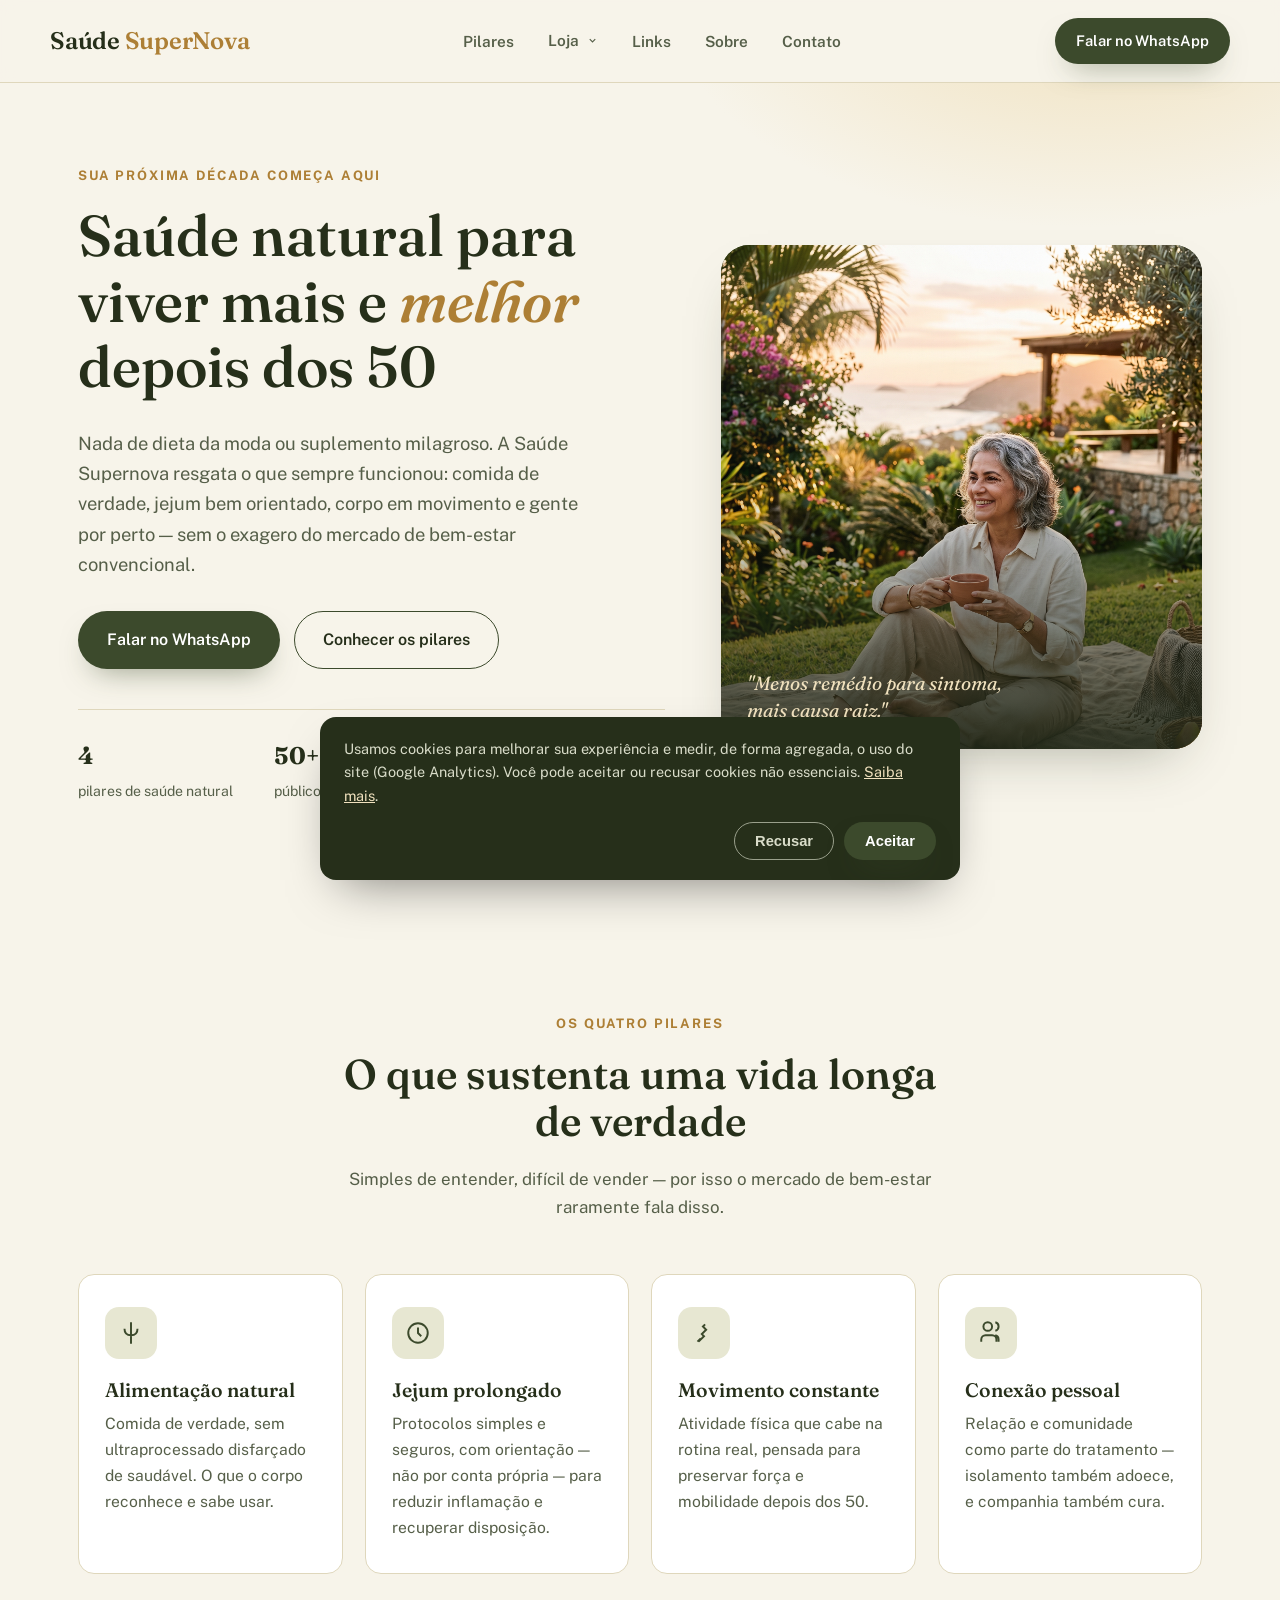
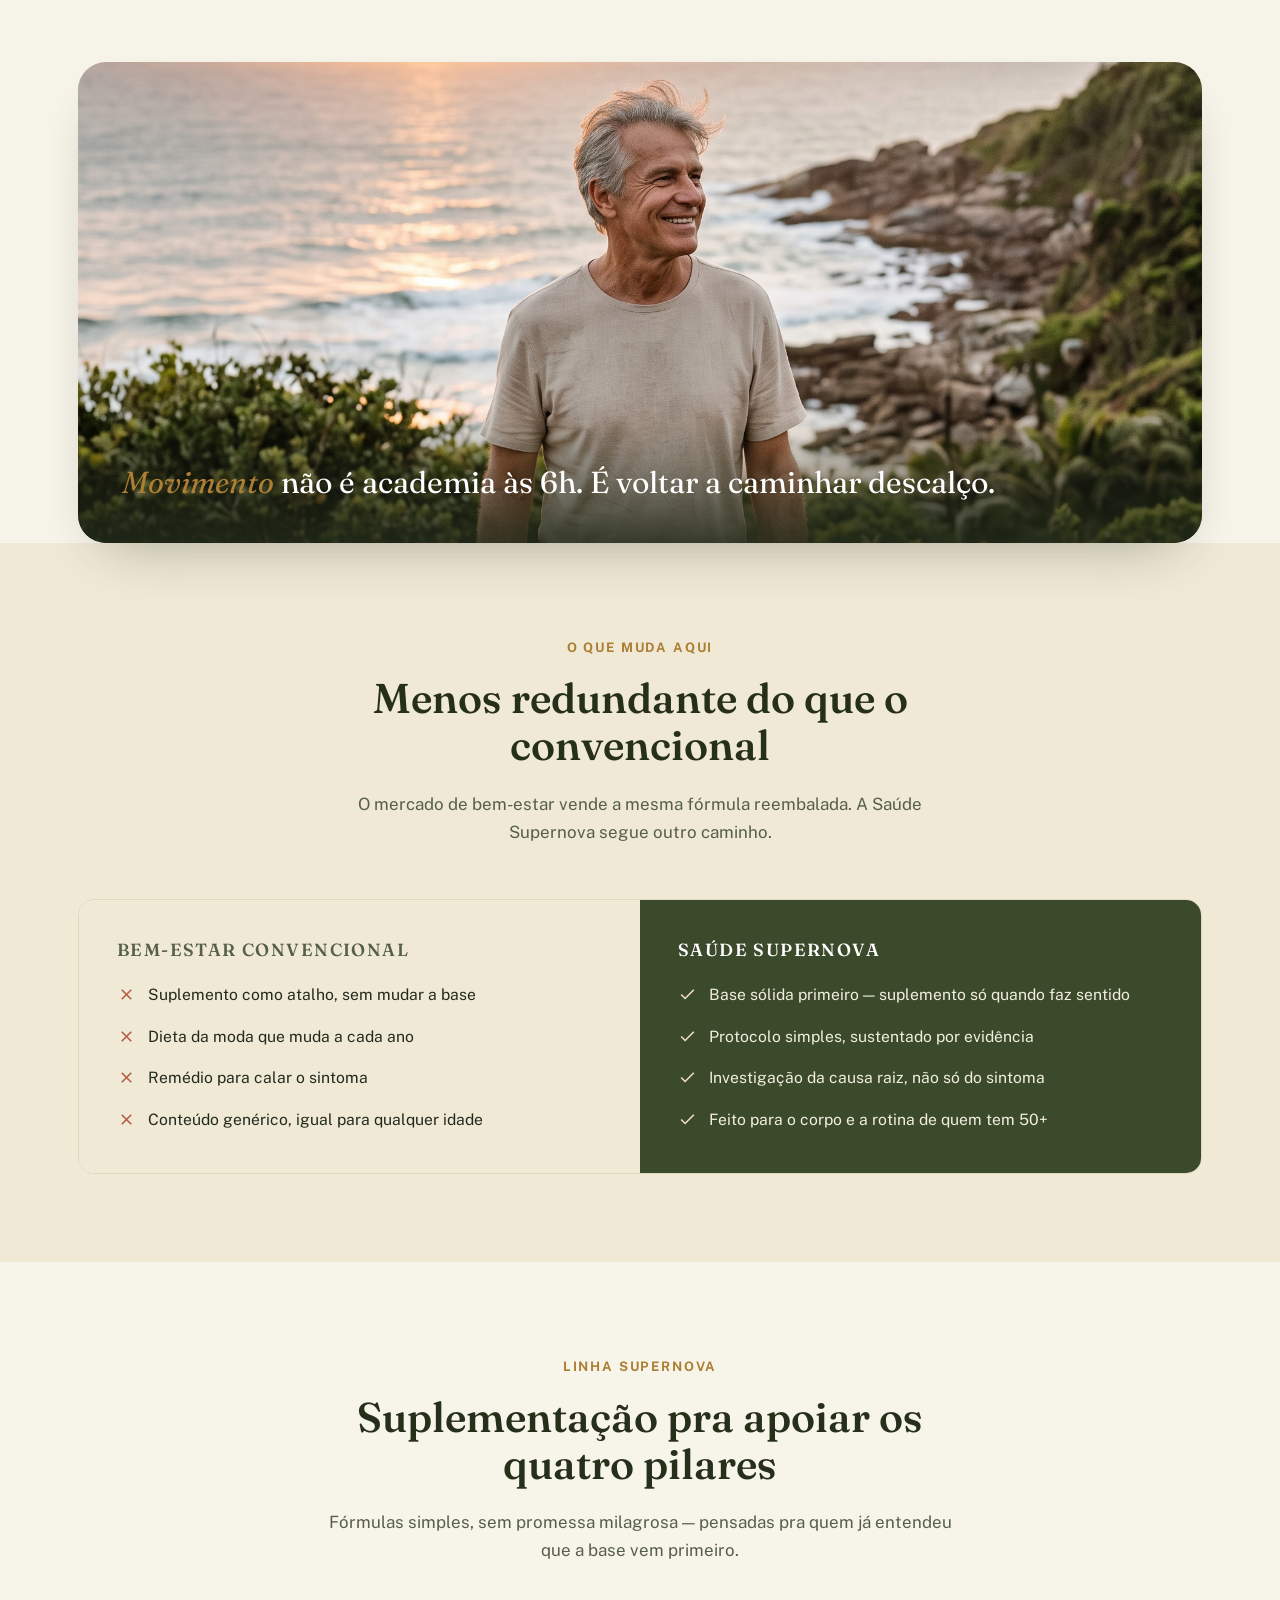
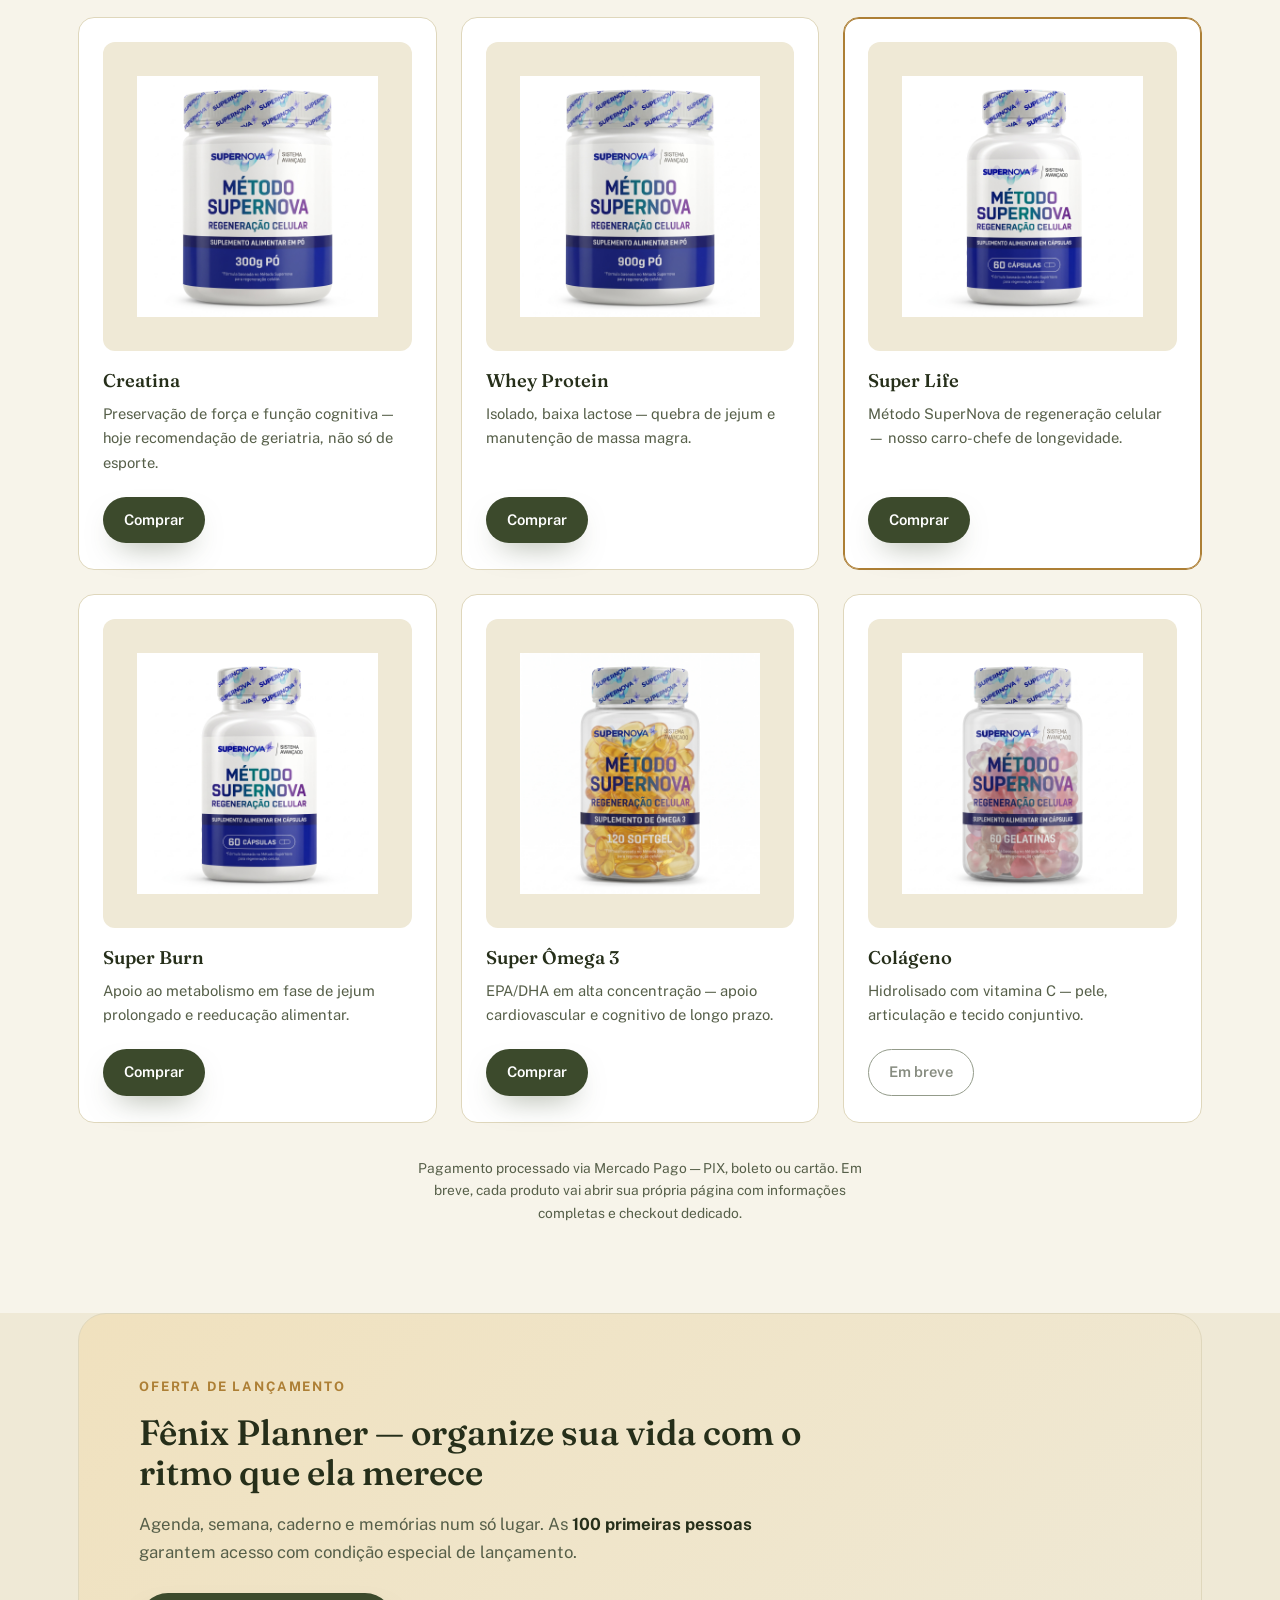
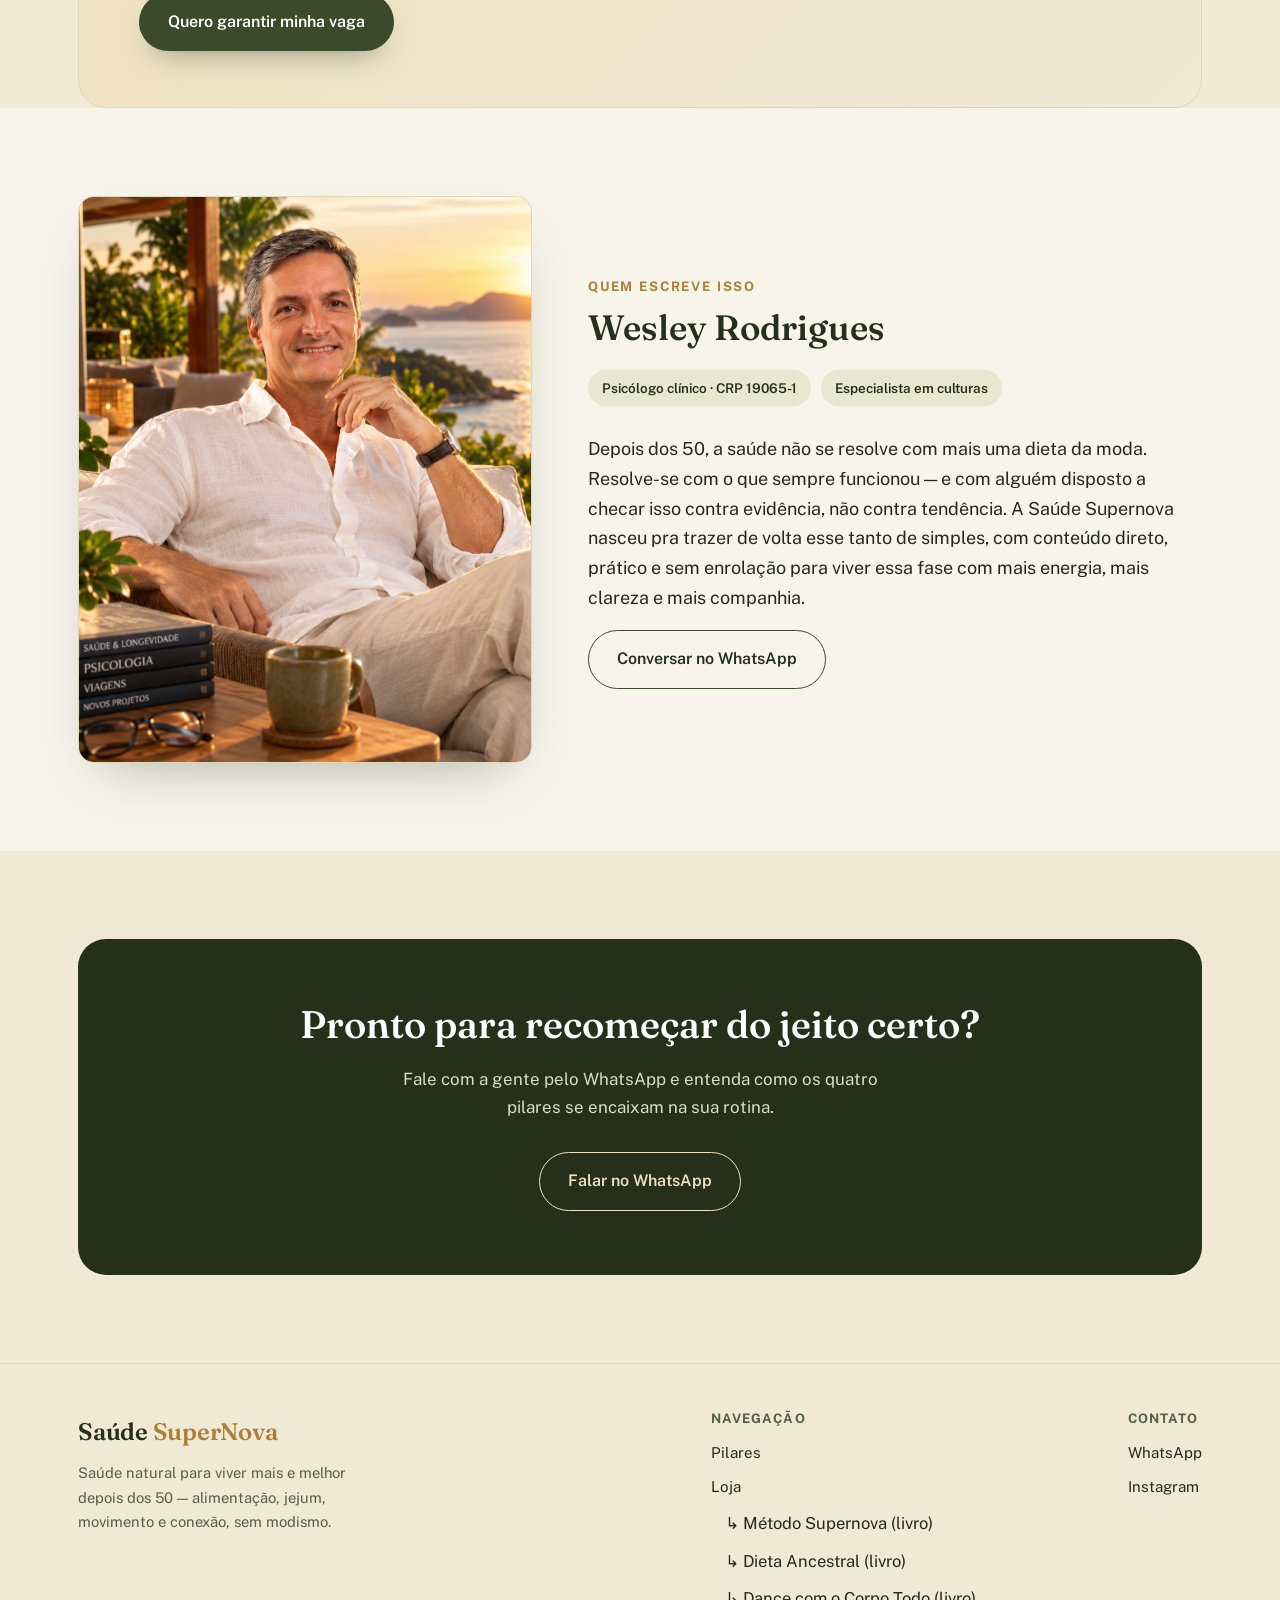
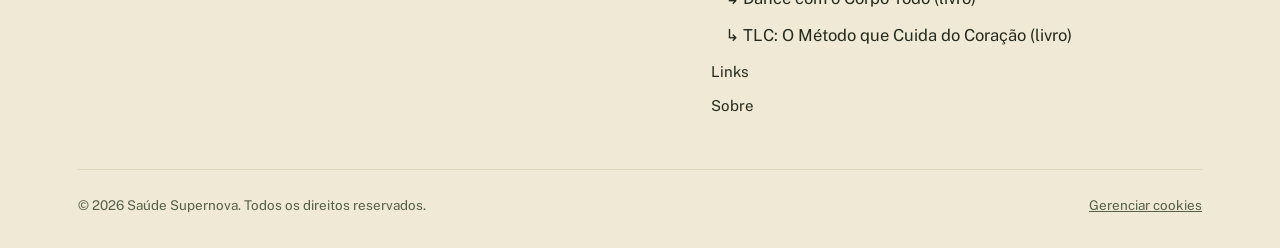
==== commit 4fca0fa3: "Adiciona Google Analytics 4 com consentimento de cookies Propriedade GA4 "Saude Supernova" (G-CW7W7B" ====
--- a/index.html
+++ b/index.html
@@ -254,6 +254,6 @@
   </div>
 </footer>
 
-<script src="/script.js?v=4"></script>
+<script src="/script.js?v=5"></script>
 </body>
 </html>
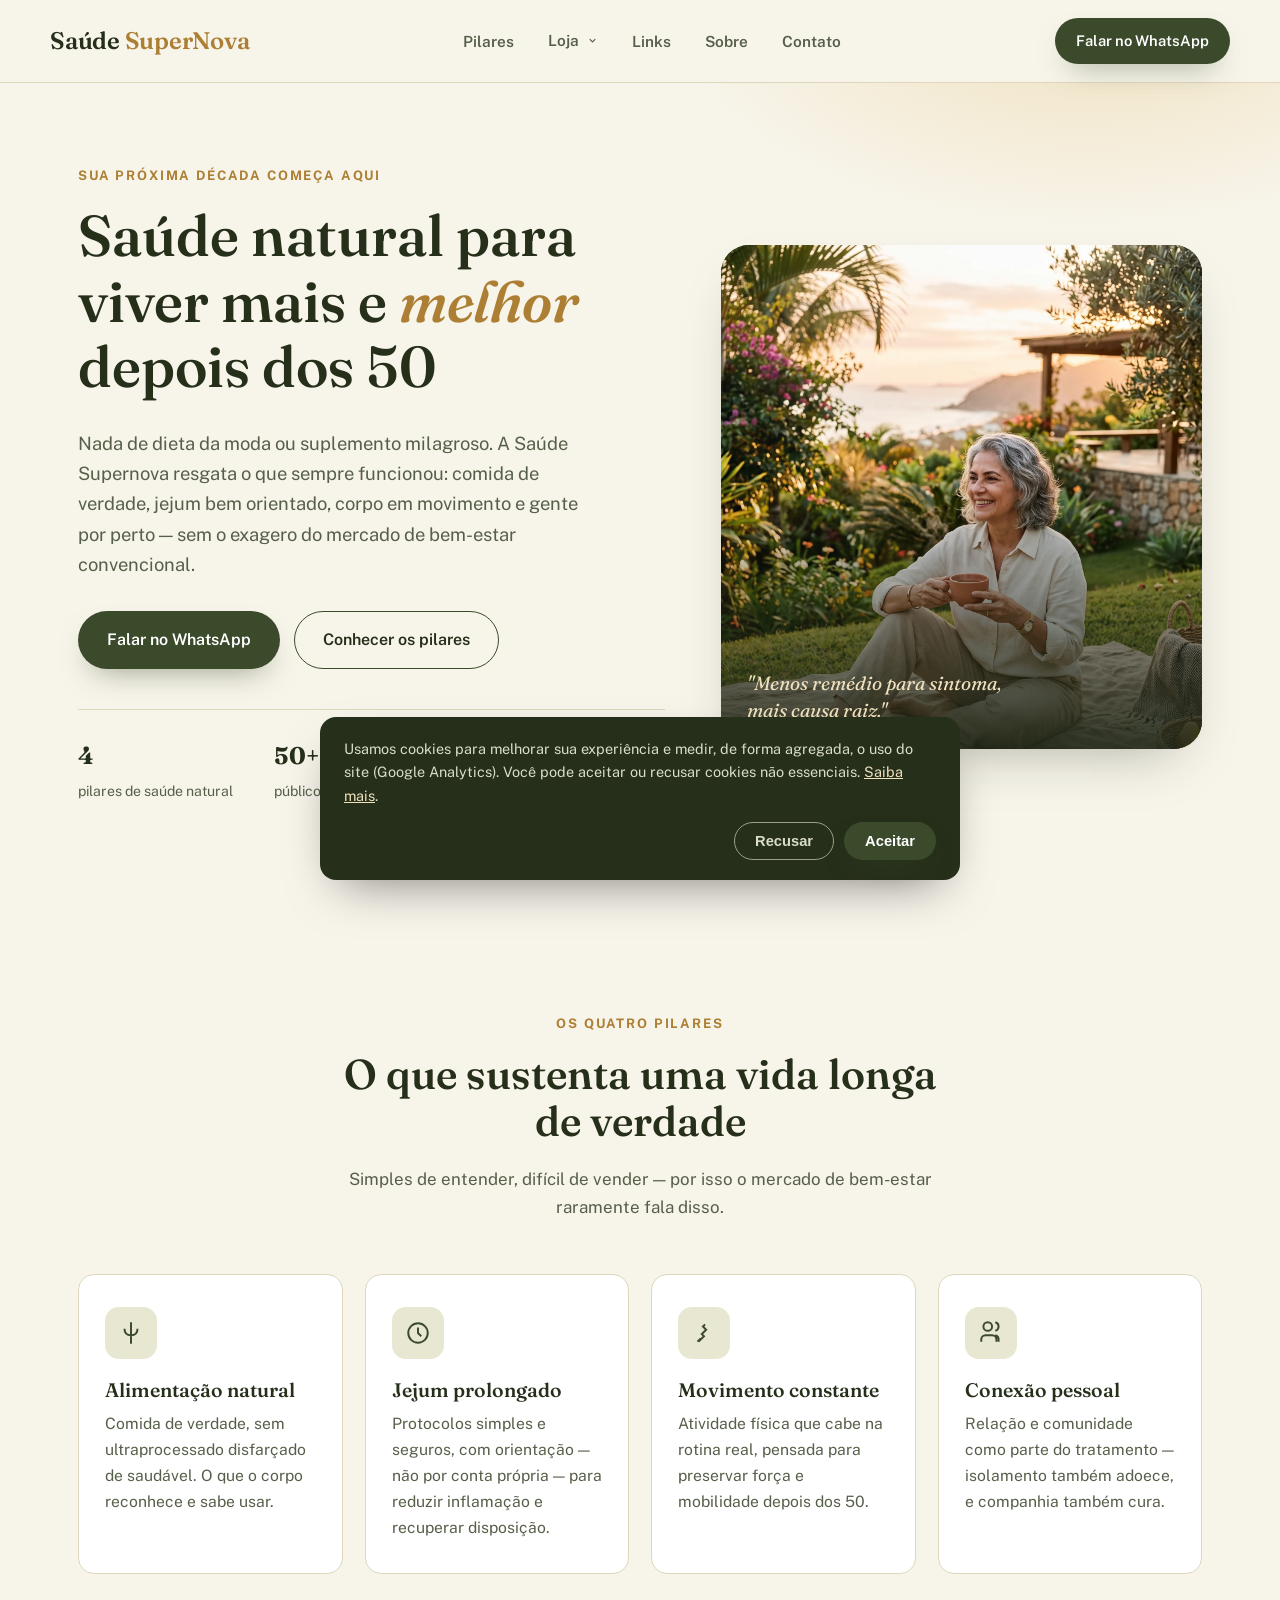
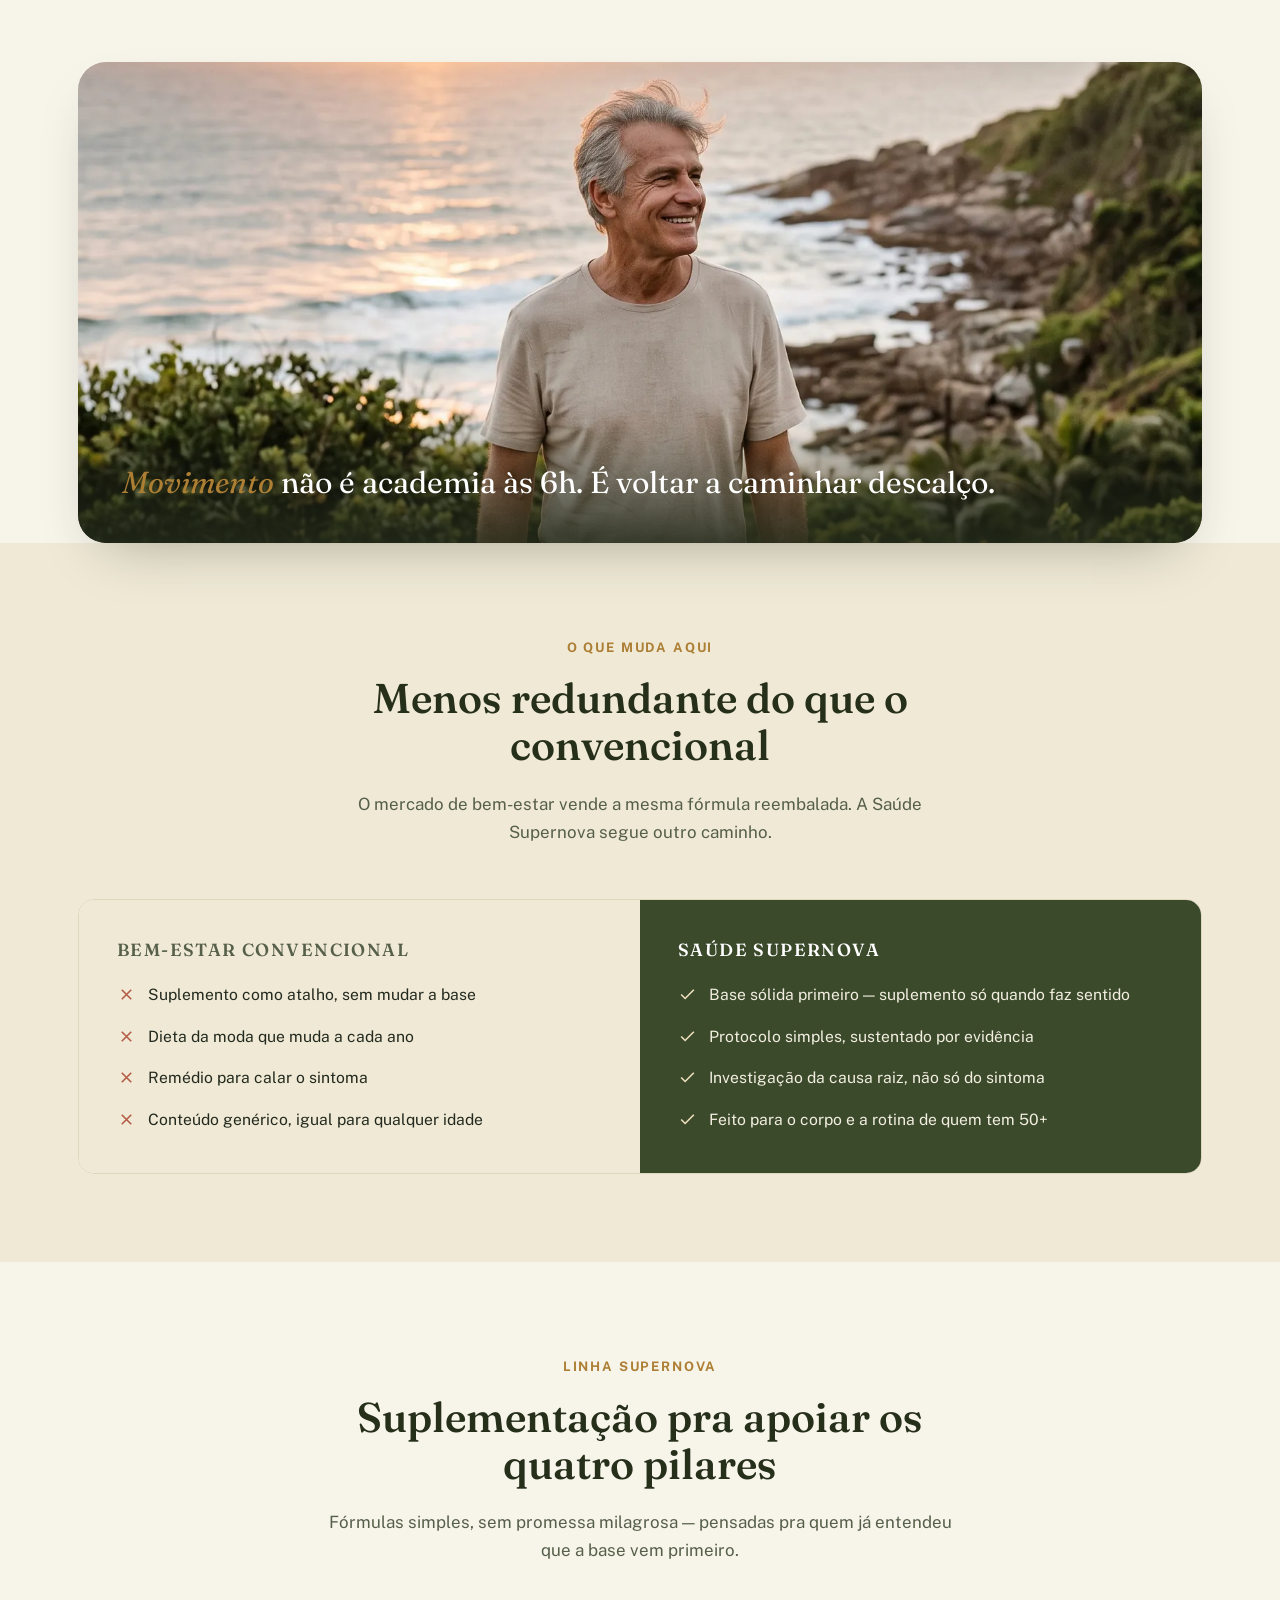
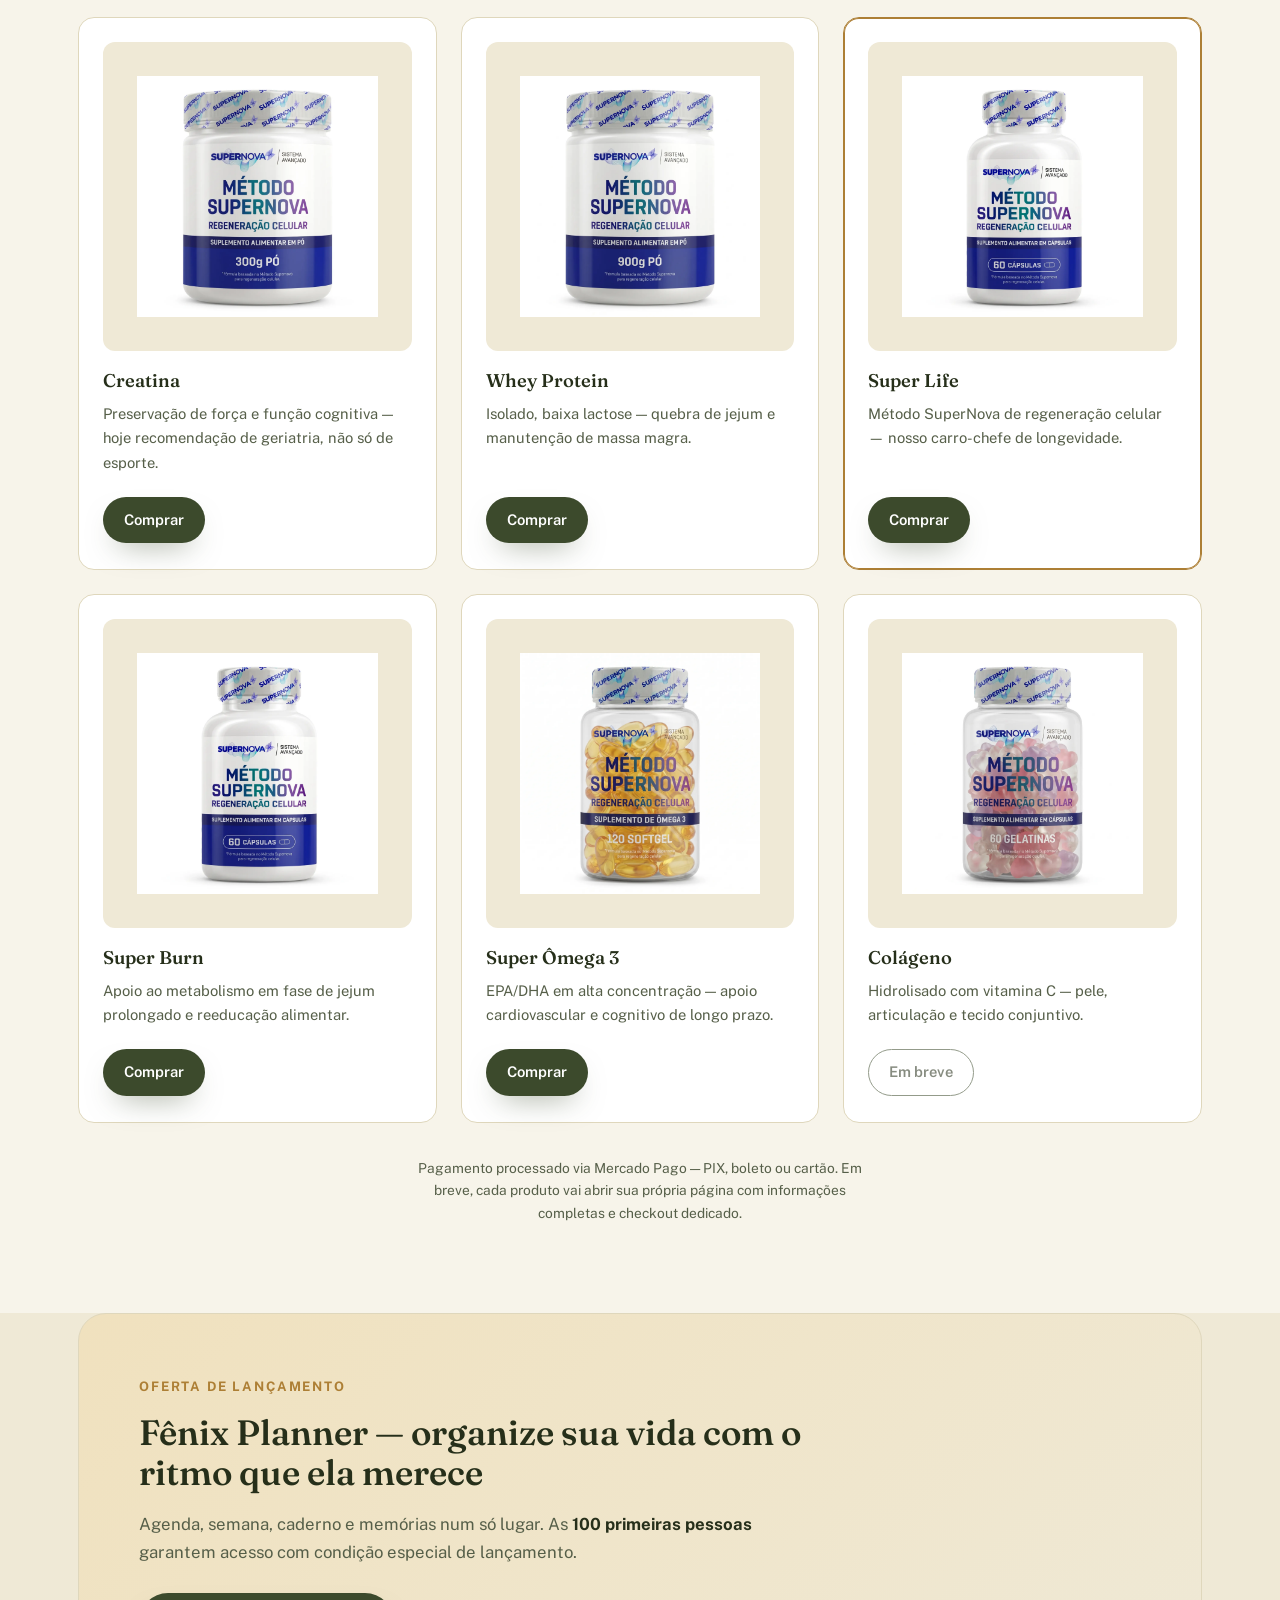
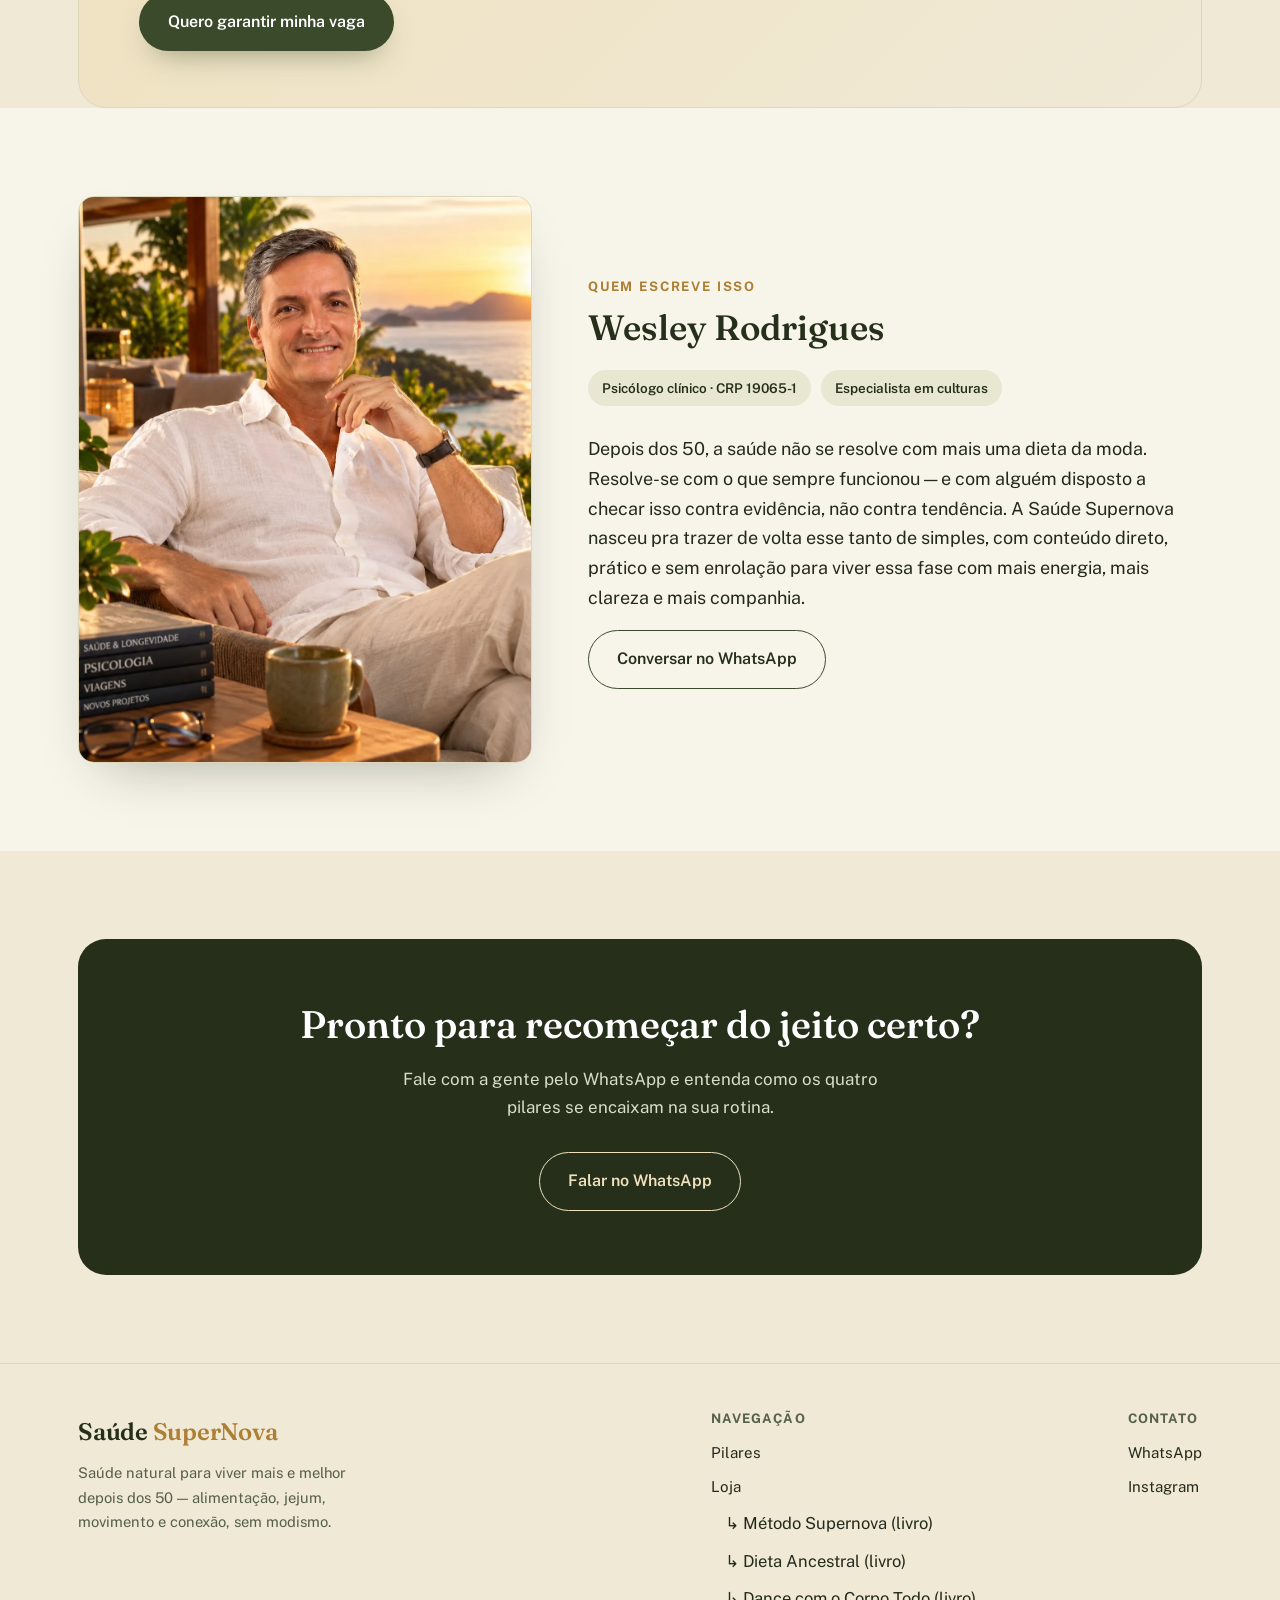
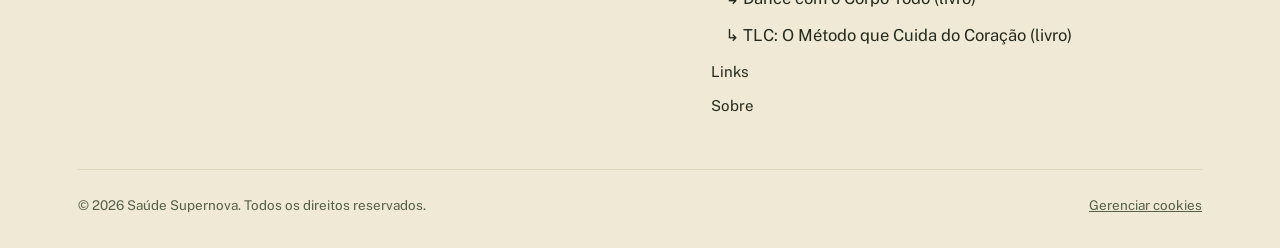
==== commit 24851456: "SEO tecnico do Saude Supernova: meta tags, WebP, JSON-LD, defer - Titles e descriptions reescritos n" ====
--- a/index.html
+++ b/index.html
@@ -2,13 +2,36 @@
 <html lang="pt-BR">
 <head>
 <meta charset="UTF-8">
-<title>Saúde Supernova — Saúde natural para viver mais e melhor depois dos 50</title>
-<meta name="description" content="Alimentação de verdade, jejum prolongado, movimento constante e conexão pessoal. Saúde natural para viver mais e melhor depois dos 50, sem modismo — com Wesley Rodrigues, psicólogo clínico.">
+<title>Saúde Natural para Viver Melhor Depois dos 50 | Supernova</title>
+<meta name="description" content="Alimentação de verdade, jejum, movimento e conexão pessoal para viver mais e melhor depois dos 50, com Wesley Rossi Rodrigues, psicólogo clínico.">
 <meta name="viewport" content="width=device-width, initial-scale=1">
+<link rel="canonical" href="https://saudesupernova.org/">
 <link rel="stylesheet" href="/styles.css?v=4">
-<meta property="og:title" content="Saúde Supernova — Saúde natural depois dos 50">
-<meta property="og:description" content="Alimentação de verdade, jejum prolongado, movimento constante e conexão pessoal. Sem modismo, com evidência.">
+<meta property="og:title" content="Saúde Natural para Viver Melhor Depois dos 50 | Supernova">
+<meta property="og:description" content="Alimentação de verdade, jejum, movimento e conexão pessoal para viver mais e melhor depois dos 50, com Wesley Rossi Rodrigues, psicólogo clínico.">
 <meta property="og:type" content="website">
+<meta property="og:image" content="https://saudesupernova.org/images/lifestyle-jardim-mulher.jpg">
+<script type="application/ld+json">
+{
+  "@context": "https://schema.org",
+  "@type": "Person",
+  "name": "Wesley Rossi Rodrigues",
+  "url": "https://saudesupernova.org/",
+  "image": "https://saudesupernova.org/images/wesley-bio.jpg",
+  "jobTitle": "Psicólogo Clínico",
+  "description": "Psicólogo clínico e autor dos livros Método Supernova, Dieta Ancestral, Dance com o Corpo Todo e TLC. Conteúdo sobre saúde natural depois dos 50.",
+  "worksFor": {
+    "@type": "Organization",
+    "name": "Saúde Supernova",
+    "url": "https://saudesupernova.org/"
+  },
+  "knowsLanguage": "pt-BR",
+  "sameAs": [
+    "https://psicologiasupernova.com.br/",
+    "https://instagram.com/wesleyrossi"
+  ]
+}
+</script>
 </head>
 <body>
 
@@ -56,7 +79,7 @@
       </div>
     </div>
     <div class="hero-art" aria-hidden="true">
-      <img src="/images/lifestyle-jardim-mulher.jpg" alt="" loading="eager">
+      <picture><source srcset="/images/lifestyle-jardim-mulher.webp" type="image/webp"><img src="/images/lifestyle-jardim-mulher.jpg" alt="Mulher de cabelos grisalhos sorrindo com uma xícara na mão, sentada em um jardim ao pôr do sol, com livros e uma cesta de frutas ao lado" loading="eager"></picture>
       <div class="art-label">"Menos remédio para sintoma,<br>mais causa raiz."</div>
     </div>
   </div>
@@ -97,7 +120,7 @@
 <section class="banner-photo">
   <div class="wrap">
     <figure>
-      <img src="/images/lifestyle-praia-homem.jpg" alt="Homem de 60 anos caminhando descalço numa trilha à beira-mar ao amanhecer" loading="lazy">
+      <picture><source srcset="/images/lifestyle-praia-homem.webp" type="image/webp"><img src="/images/lifestyle-praia-homem.jpg" alt="Homem de 60 anos caminhando descalço numa trilha à beira-mar ao amanhecer" loading="lazy"></picture>
       <figcaption><span class="italic">Movimento</span> não é academia às 6h. É voltar a caminhar descalço.</figcaption>
     </figure>
   </div>
@@ -142,37 +165,37 @@
     </div>
     <div class="produtos">
       <article class="produto">
-        <div class="produto-foto"><img src="/images/creatina_SS.jpg" alt="Creatina SuperNova" loading="lazy"></div>
+        <div class="produto-foto"><picture><source srcset="/images/creatina_SS.webp" type="image/webp"><img src="/images/creatina_SS.jpg" alt="Creatina SuperNova" loading="lazy"></picture></div>
         <h3>Creatina</h3>
         <p>Preservação de força e função cognitiva — hoje recomendação de geriatria, não só de esporte.</p>
         <a href="https://mpago.la/1LTj5Cn" target="_blank" rel="noopener" class="btn btn-primary btn-sm">Comprar</a>
       </article>
       <article class="produto">
-        <div class="produto-foto"><img src="/images/whey-protein_SS.jpg" alt="Whey Protein SuperNova" loading="lazy"></div>
+        <div class="produto-foto"><picture><source srcset="/images/whey-protein_SS.webp" type="image/webp"><img src="/images/whey-protein_SS.jpg" alt="Whey Protein SuperNova" loading="lazy"></picture></div>
         <h3>Whey Protein</h3>
         <p>Isolado, baixa lactose — quebra de jejum e manutenção de massa magra.</p>
         <a href="https://mpago.la/1uZTD4M" target="_blank" rel="noopener" class="btn btn-primary btn-sm">Comprar</a>
       </article>
       <article class="produto produto-destaque">
-        <div class="produto-foto"><img src="/images/frasco_SS.jpg" alt="Super Life — Método SuperNova Regeneração Celular" loading="lazy"></div>
+        <div class="produto-foto"><picture><source srcset="/images/frasco_SS.webp" type="image/webp"><img src="/images/frasco_SS.jpg" alt="Super Life — Método SuperNova Regeneração Celular" loading="lazy"></picture></div>
         <h3>Super Life</h3>
         <p>Método SuperNova de regeneração celular — nosso carro-chefe de longevidade.</p>
         <a href="https://mpago.la/2p41ksF" target="_blank" rel="noopener" class="btn btn-primary btn-sm">Comprar</a>
       </article>
       <article class="produto">
-        <div class="produto-foto"><img src="/images/frasco_SS.jpg" alt="Super Burn SuperNova" loading="lazy"></div>
+        <div class="produto-foto"><picture><source srcset="/images/frasco_SS.webp" type="image/webp"><img src="/images/frasco_SS.jpg" alt="Super Burn SuperNova" loading="lazy"></picture></div>
         <h3>Super Burn</h3>
         <p>Apoio ao metabolismo em fase de jejum prolongado e reeducação alimentar.</p>
         <a href="https://mpago.la/1hcRuBd" target="_blank" rel="noopener" class="btn btn-primary btn-sm">Comprar</a>
       </article>
       <article class="produto">
-        <div class="produto-foto"><img src="/images/omega3_SS.jpg" alt="Super Ômega 3 SuperNova" loading="lazy"></div>
+        <div class="produto-foto"><picture><source srcset="/images/omega3_SS.webp" type="image/webp"><img src="/images/omega3_SS.jpg" alt="Super Ômega 3 SuperNova" loading="lazy"></picture></div>
         <h3>Super Ômega 3</h3>
         <p>EPA/DHA em alta concentração — apoio cardiovascular e cognitivo de longo prazo.</p>
         <a href="https://mpago.la/2BiokP6" target="_blank" rel="noopener" class="btn btn-primary btn-sm">Comprar</a>
       </article>
       <article class="produto">
-        <div class="produto-foto"><img src="/images/gelatina_SS.jpg" alt="Colágeno SuperNova" loading="lazy"></div>
+        <div class="produto-foto"><picture><source srcset="/images/gelatina_SS.webp" type="image/webp"><img src="/images/gelatina_SS.jpg" alt="Colágeno SuperNova" loading="lazy"></picture></div>
         <h3>Colágeno</h3>
         <p>Hidrolisado com vitamina C — pele, articulação e tecido conjuntivo.</p>
         <span class="btn btn-outline btn-sm produto-em-breve">Em breve</span>
@@ -197,7 +220,7 @@
 
 <section id="sobre">
   <div class="wrap bio">
-    <div class="bio-photo"><img src="/images/wesley-bio.jpg" alt="Wesley Rodrigues" loading="lazy"></div>
+    <div class="bio-photo"><picture><source srcset="/images/wesley-bio.webp" type="image/webp"><img src="/images/wesley-bio.jpg" alt="Wesley Rodrigues" loading="lazy"></picture></div>
     <div class="bio-body">
       <span class="eyebrow">Quem escreve isso</span>
       <h2>Wesley Rodrigues</h2>
@@ -254,6 +277,6 @@
   </div>
 </footer>
 
-<script src="/script.js?v=5"></script>
+<script src="/script.js?v=6" defer></script>
 </body>
 </html>
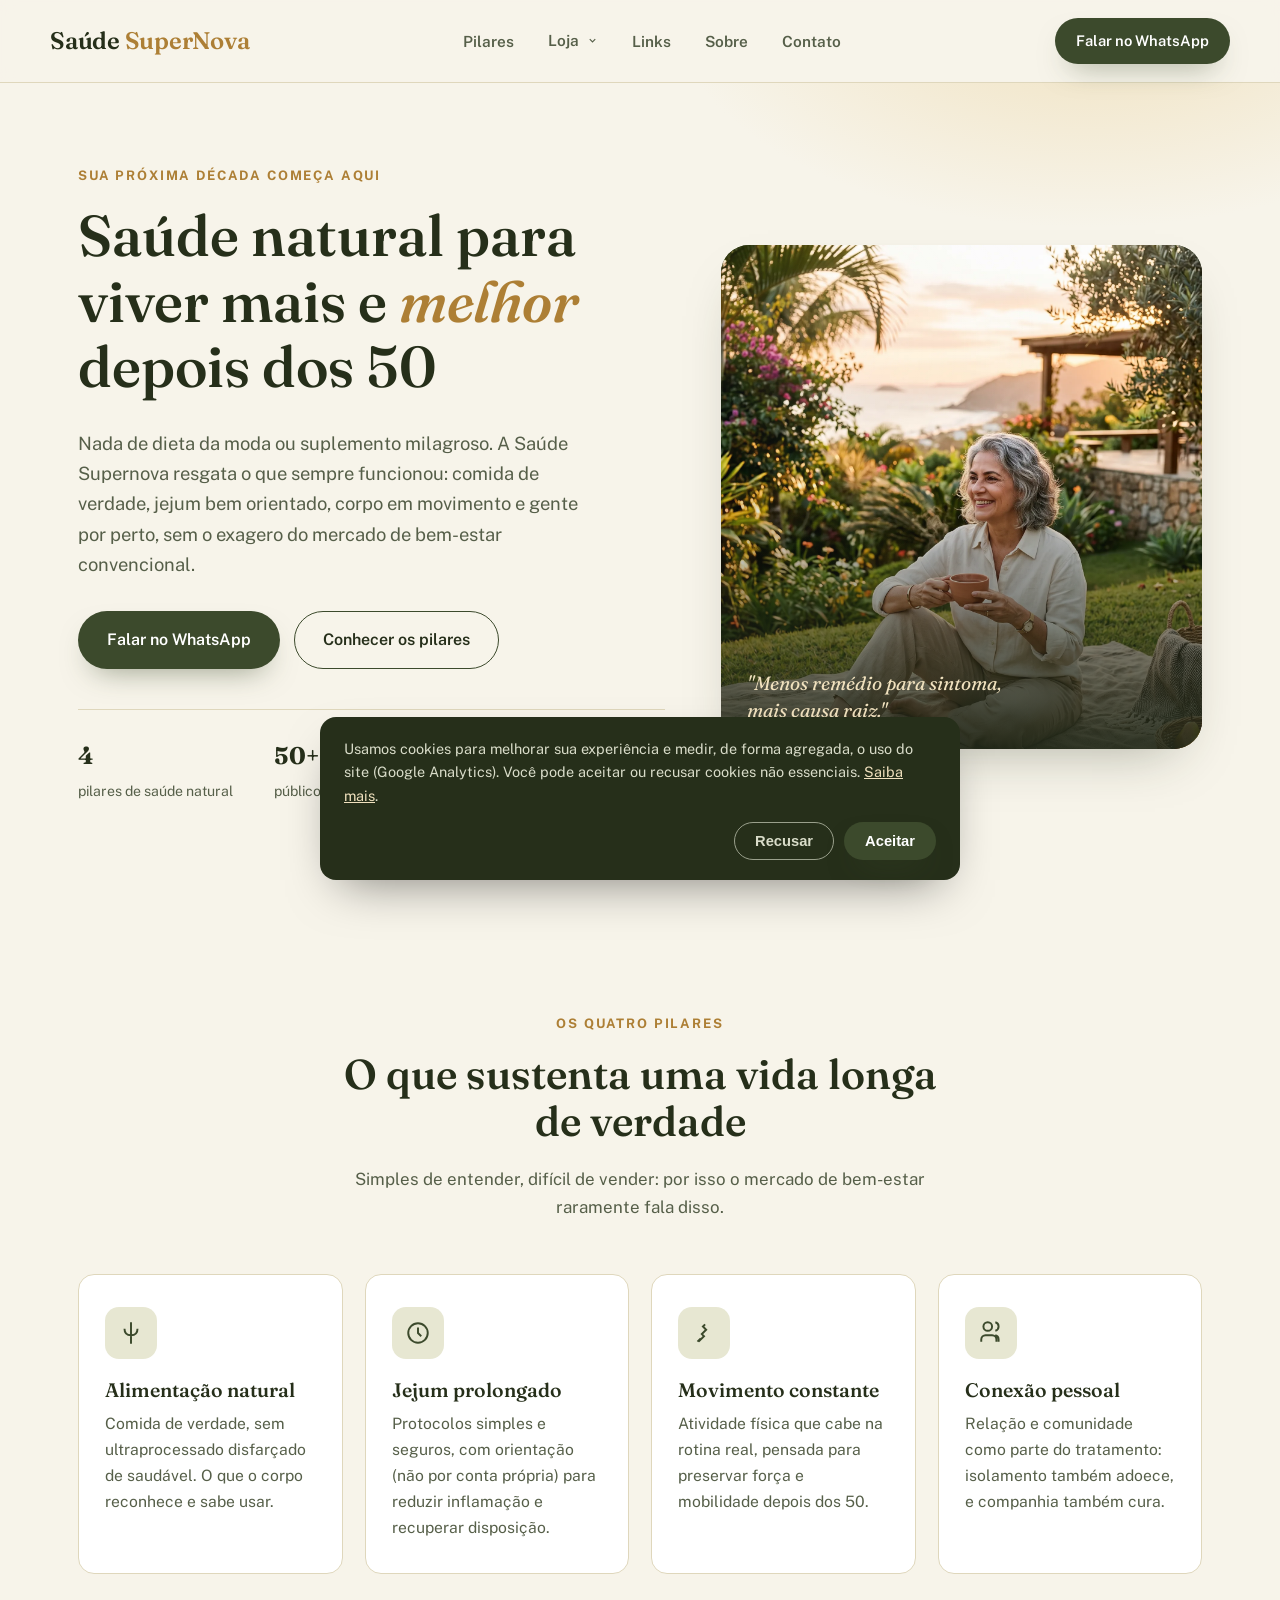
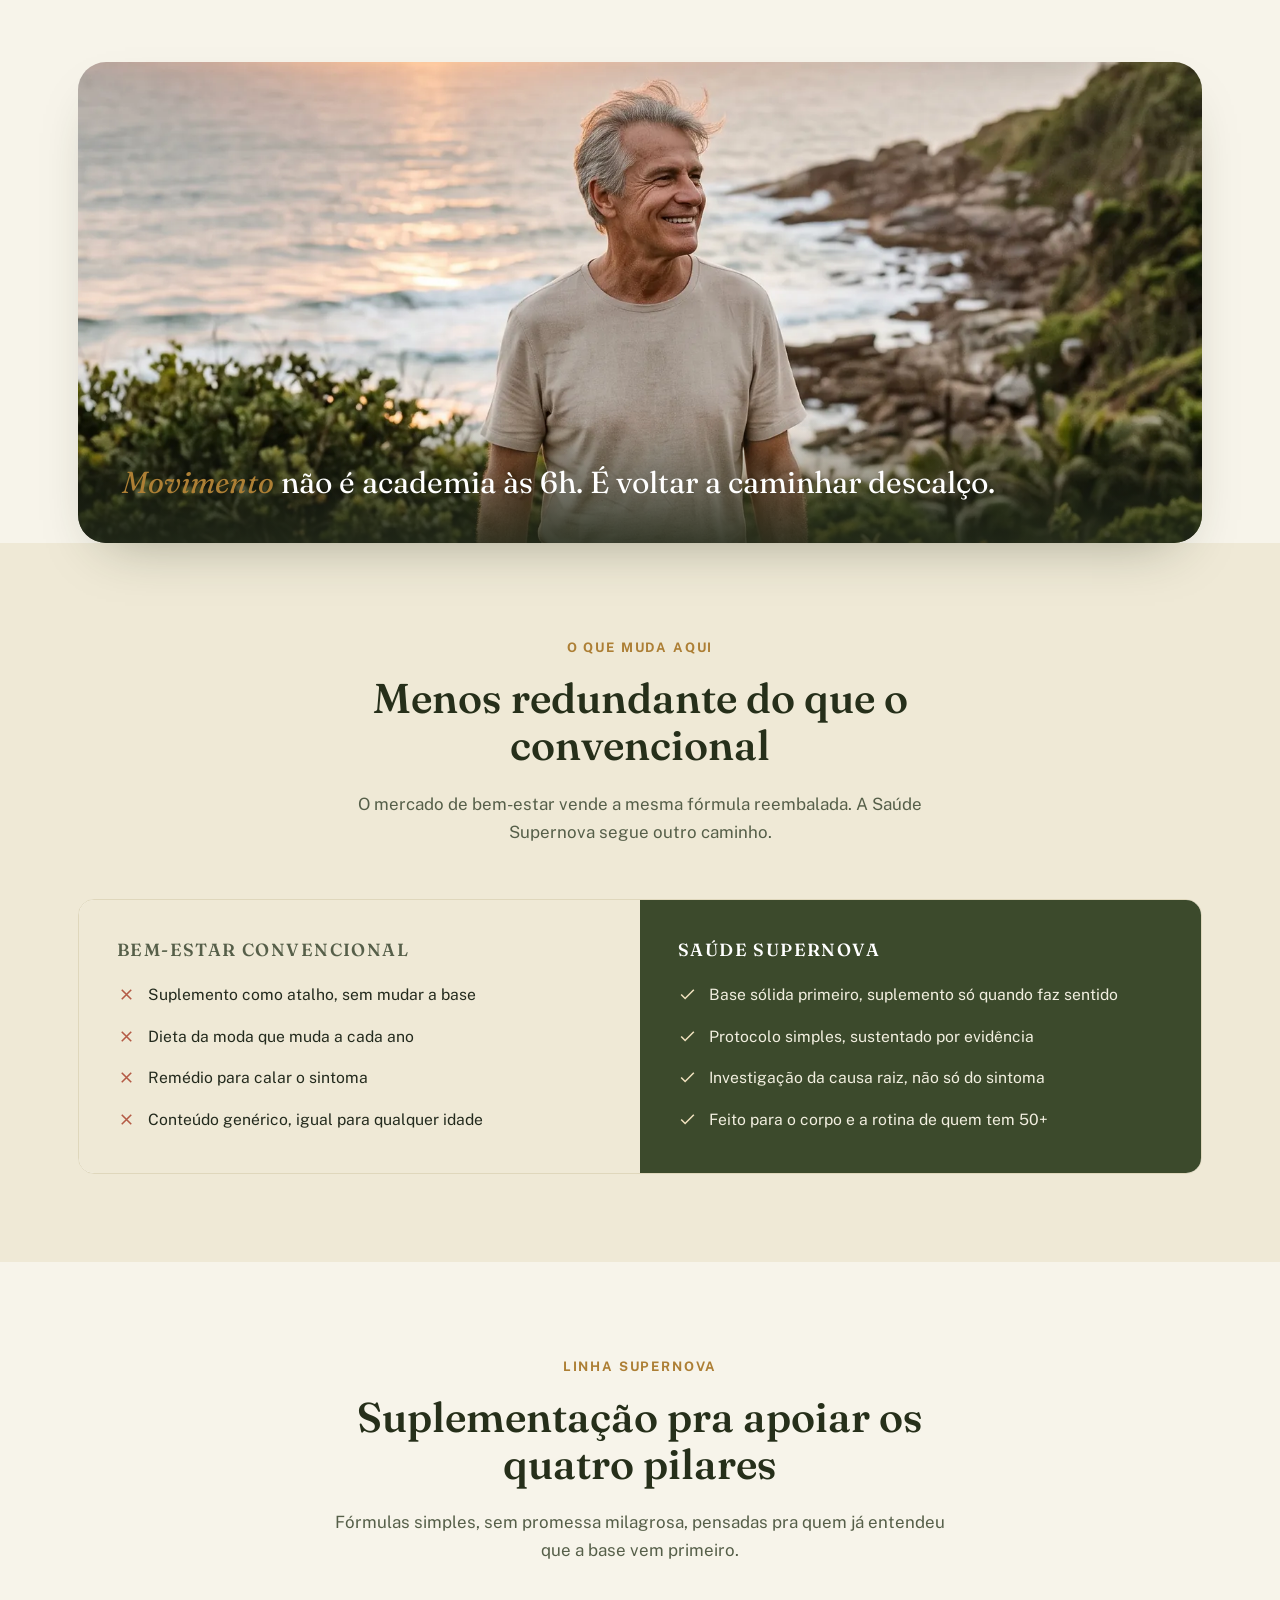
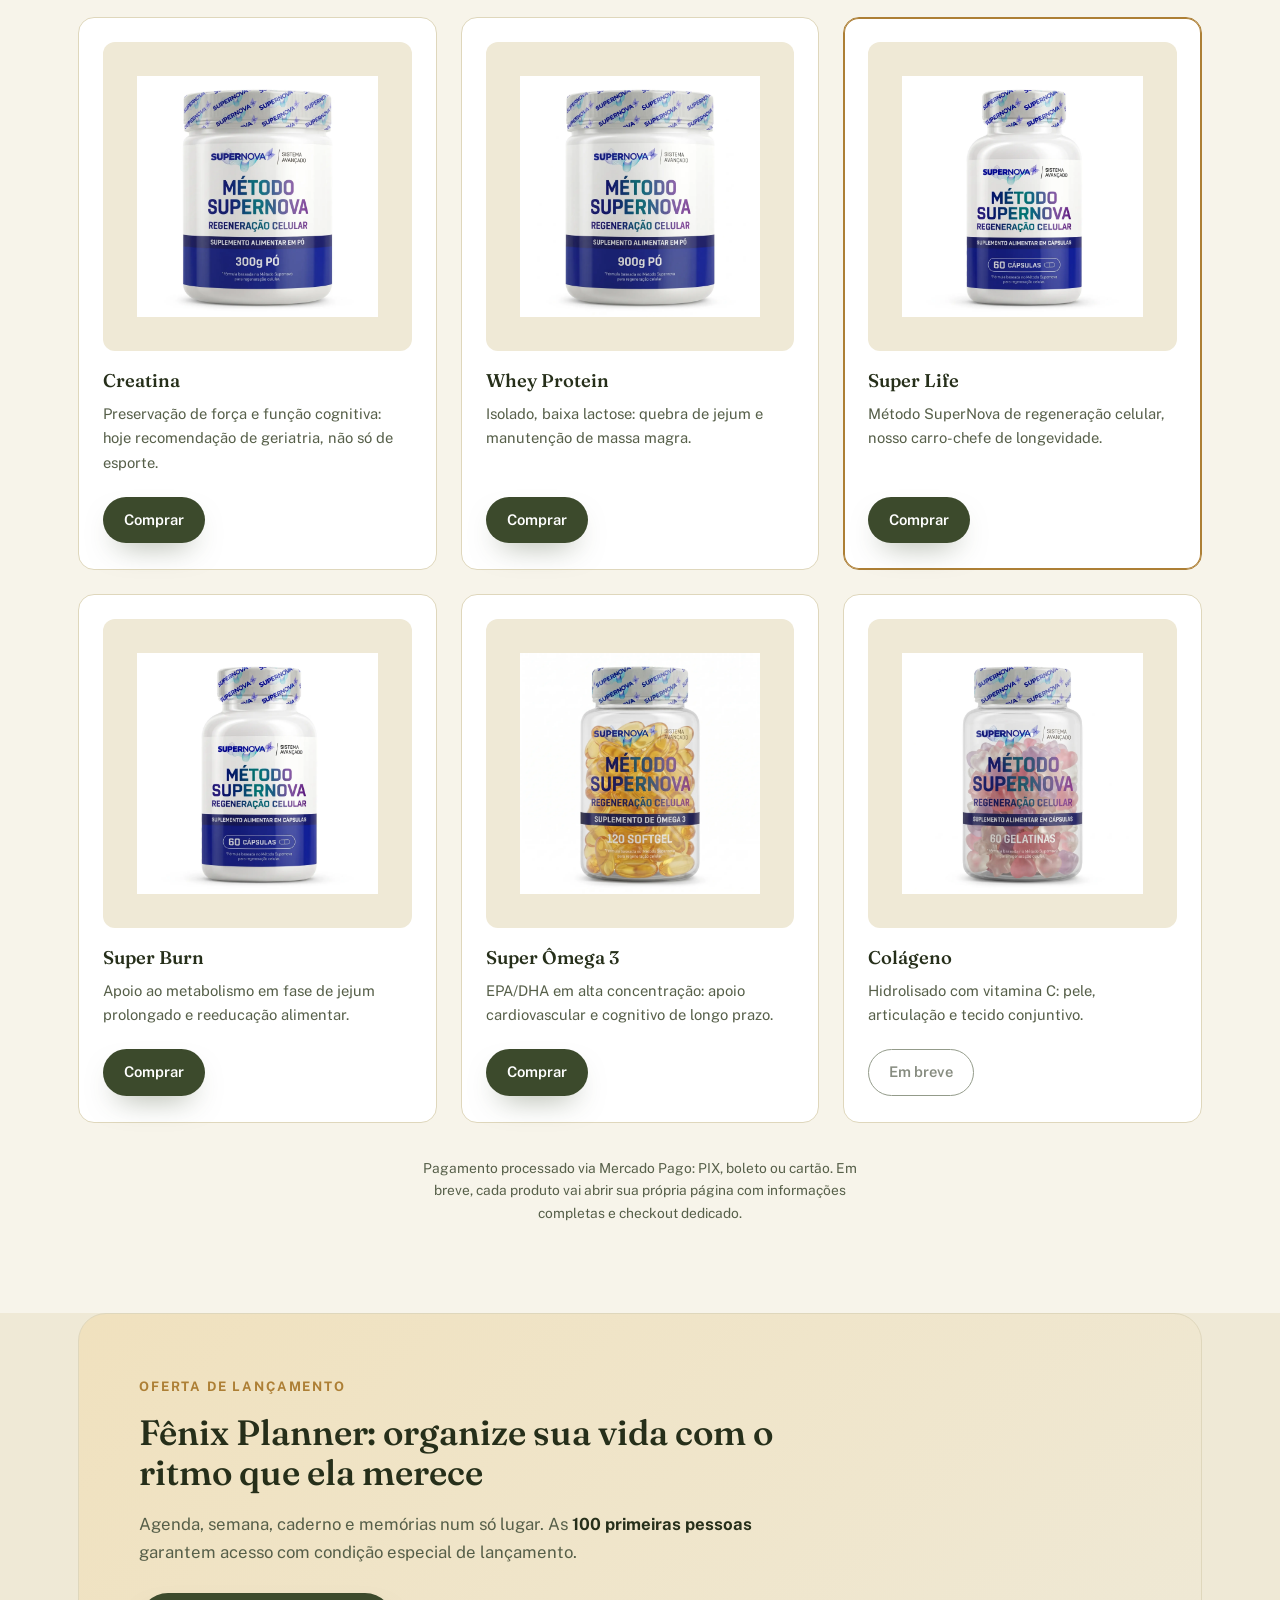
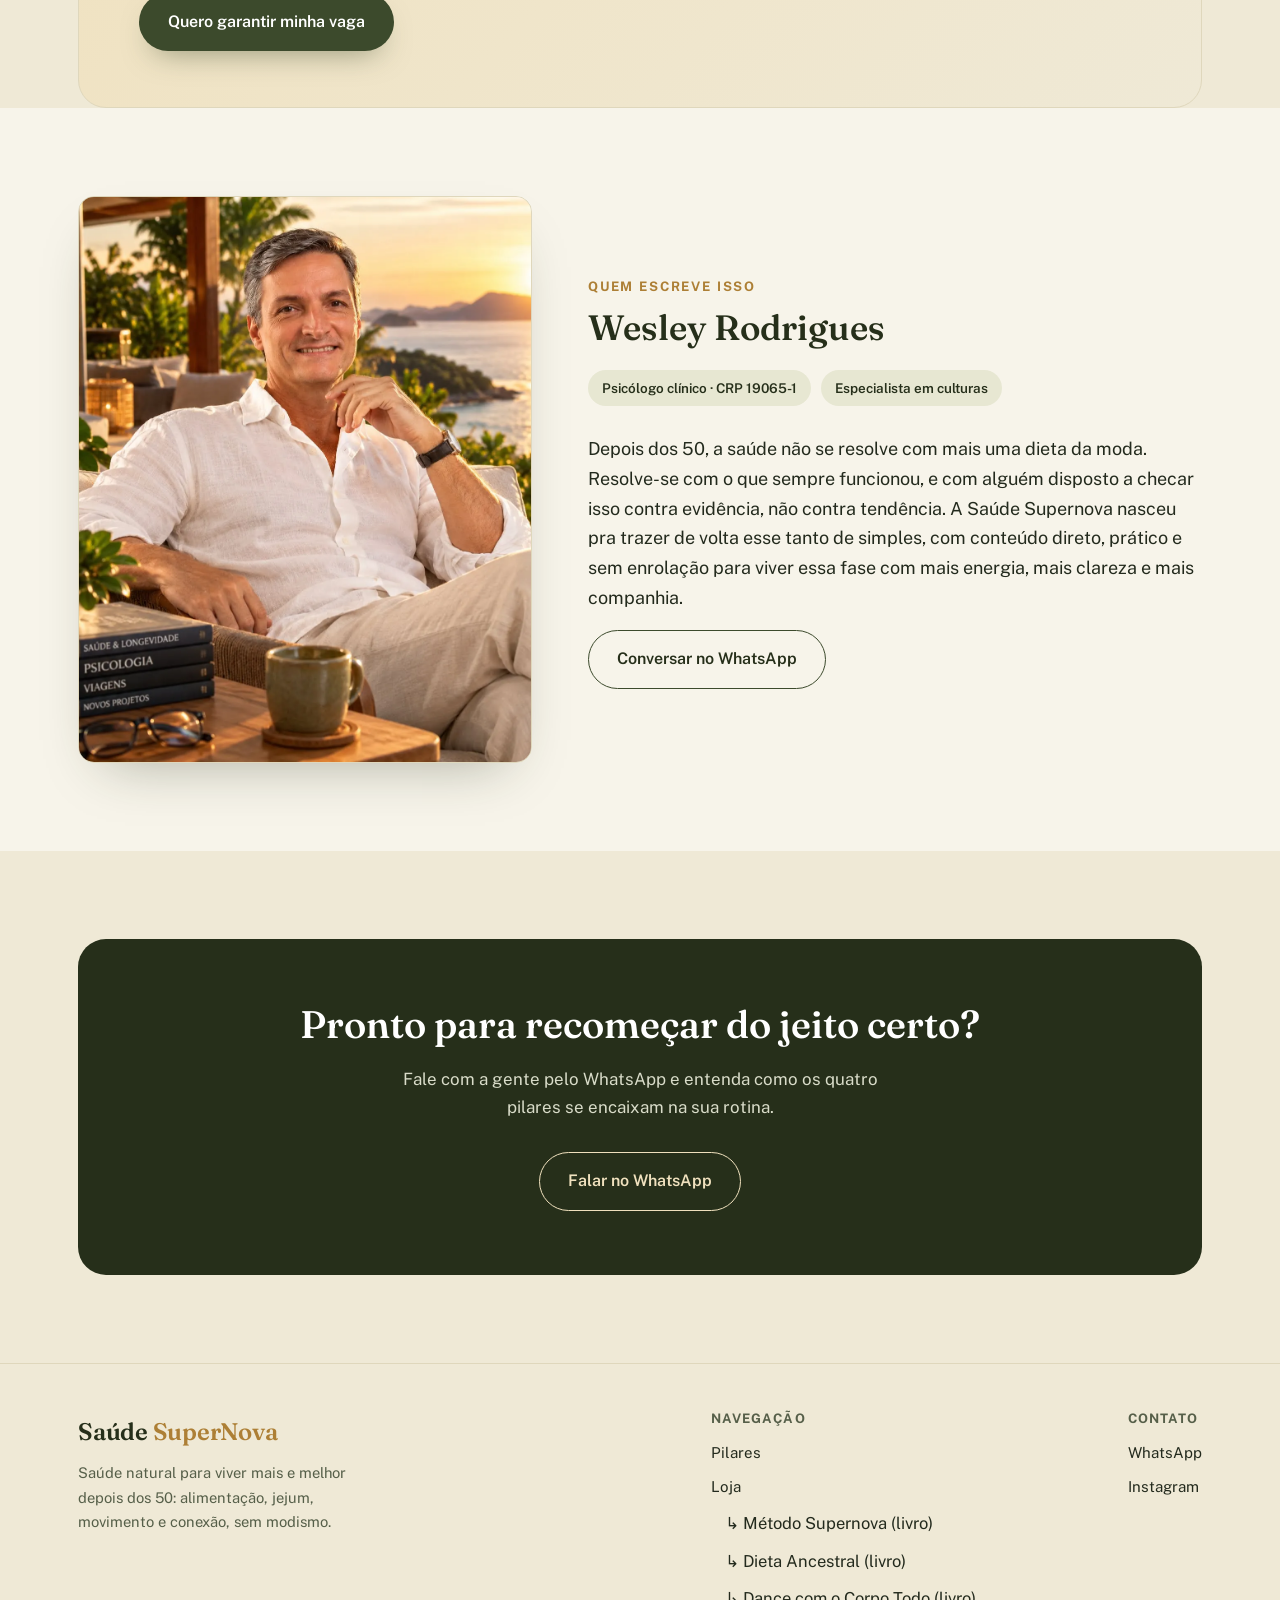
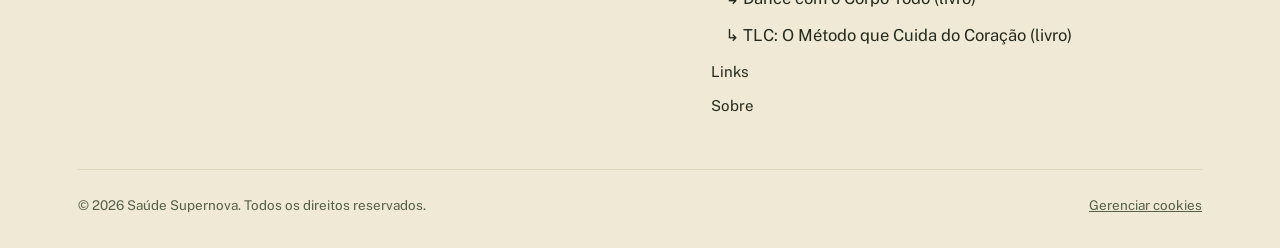
==== commit 03304060: "Remove todos os travessoes remanescentes do site (regra global) Varredura completa nas 6 paginas (ho" ====
--- a/index.html
+++ b/index.html
@@ -67,7 +67,7 @@
     <div class="hero-copy">
       <span class="eyebrow">Sua próxima década começa aqui</span>
       <h1>Saúde natural para viver mais e <span class="italic">melhor</span> depois dos 50</h1>
-      <p class="lede">Nada de dieta da moda ou suplemento milagroso. A Saúde Supernova resgata o que sempre funcionou: comida de verdade, jejum bem orientado, corpo em movimento e gente por perto — sem o exagero do mercado de bem-estar convencional.</p>
+      <p class="lede">Nada de dieta da moda ou suplemento milagroso. A Saúde Supernova resgata o que sempre funcionou: comida de verdade, jejum bem orientado, corpo em movimento e gente por perto, sem o exagero do mercado de bem-estar convencional.</p>
       <div class="hero-ctas">
         <a href="https://wa.me/5561991611997?text=Ol%C3%A1!%20Vim%20do%20site%20Sa%C3%BAde%20Supernova%20e%20quero%20saber%20mais." class="btn btn-primary">Falar no WhatsApp</a>
         <a href="#pilares" class="btn btn-outline">Conhecer os pilares</a>
@@ -90,7 +90,7 @@
     <div class="section-head">
       <span class="eyebrow">Os quatro pilares</span>
       <h2>O que sustenta uma vida longa de verdade</h2>
-      <p>Simples de entender, difícil de vender — por isso o mercado de bem-estar raramente fala disso.</p>
+      <p>Simples de entender, difícil de vender: por isso o mercado de bem-estar raramente fala disso.</p>
     </div>
     <div class="pilares">
       <article class="pilar">
@@ -101,7 +101,7 @@
       <article class="pilar">
         <div class="pilar-icon"><svg viewBox="0 0 24 24" fill="none" stroke="currentColor" stroke-width="1.8"><circle cx="12" cy="12" r="9"/><path d="M12 7v5l3 3"/></svg></div>
         <h3>Jejum prolongado</h3>
-        <p>Protocolos simples e seguros, com orientação — não por conta própria — para reduzir inflamação e recuperar disposição.</p>
+        <p>Protocolos simples e seguros, com orientação (não por conta própria) para reduzir inflamação e recuperar disposição.</p>
       </article>
       <article class="pilar">
         <div class="pilar-icon"><svg viewBox="0 0 24 24" fill="none" stroke="currentColor" stroke-width="1.8"><path d="M13 4l-2 2 3 3-4 4 2 2-5 5M6 20l3-3"/></svg></div>
@@ -111,7 +111,7 @@
       <article class="pilar">
         <div class="pilar-icon"><svg viewBox="0 0 24 24" fill="none" stroke="currentColor" stroke-width="1.8"><path d="M17 20v-2a4 4 0 0 0-4-4H7a4 4 0 0 0-4 4v2M9 10a4 4 0 1 0 0-8 4 4 0 0 0 0 8Zm10 10v-2a4 4 0 0 0-3-3.87M16 2.13a4 4 0 0 1 0 7.75"/></svg></div>
         <h3>Conexão pessoal</h3>
-        <p>Relação e comunidade como parte do tratamento — isolamento também adoece, e companhia também cura.</p>
+        <p>Relação e comunidade como parte do tratamento: isolamento também adoece, e companhia também cura.</p>
       </article>
     </div>
   </div>
@@ -146,7 +146,7 @@
       <div class="dif-col yes">
         <h3>Saúde Supernova</h3>
         <ul class="dif-list">
-          <li><svg viewBox="0 0 24 24" fill="none" stroke="currentColor" stroke-width="2"><path d="M20 6 9 17l-5-5"/></svg>Base sólida primeiro — suplemento só quando faz sentido</li>
+          <li><svg viewBox="0 0 24 24" fill="none" stroke="currentColor" stroke-width="2"><path d="M20 6 9 17l-5-5"/></svg>Base sólida primeiro, suplemento só quando faz sentido</li>
           <li><svg viewBox="0 0 24 24" fill="none" stroke="currentColor" stroke-width="2"><path d="M20 6 9 17l-5-5"/></svg>Protocolo simples, sustentado por evidência</li>
           <li><svg viewBox="0 0 24 24" fill="none" stroke="currentColor" stroke-width="2"><path d="M20 6 9 17l-5-5"/></svg>Investigação da causa raiz, não só do sintoma</li>
           <li><svg viewBox="0 0 24 24" fill="none" stroke="currentColor" stroke-width="2"><path d="M20 6 9 17l-5-5"/></svg>Feito para o corpo e a rotina de quem tem 50+</li>
@@ -161,25 +161,25 @@
     <div class="section-head">
       <span class="eyebrow">Linha SuperNova</span>
       <h2>Suplementação pra apoiar os quatro pilares</h2>
-      <p>Fórmulas simples, sem promessa milagrosa — pensadas pra quem já entendeu que a base vem primeiro.</p>
+      <p>Fórmulas simples, sem promessa milagrosa, pensadas pra quem já entendeu que a base vem primeiro.</p>
     </div>
     <div class="produtos">
       <article class="produto">
         <div class="produto-foto"><picture><source srcset="/images/creatina_SS.webp" type="image/webp"><img src="/images/creatina_SS.jpg" alt="Creatina SuperNova" loading="lazy"></picture></div>
         <h3>Creatina</h3>
-        <p>Preservação de força e função cognitiva — hoje recomendação de geriatria, não só de esporte.</p>
+        <p>Preservação de força e função cognitiva: hoje recomendação de geriatria, não só de esporte.</p>
         <a href="https://mpago.la/1LTj5Cn" target="_blank" rel="noopener" class="btn btn-primary btn-sm">Comprar</a>
       </article>
       <article class="produto">
         <div class="produto-foto"><picture><source srcset="/images/whey-protein_SS.webp" type="image/webp"><img src="/images/whey-protein_SS.jpg" alt="Whey Protein SuperNova" loading="lazy"></picture></div>
         <h3>Whey Protein</h3>
-        <p>Isolado, baixa lactose — quebra de jejum e manutenção de massa magra.</p>
+        <p>Isolado, baixa lactose: quebra de jejum e manutenção de massa magra.</p>
         <a href="https://mpago.la/1uZTD4M" target="_blank" rel="noopener" class="btn btn-primary btn-sm">Comprar</a>
       </article>
       <article class="produto produto-destaque">
-        <div class="produto-foto"><picture><source srcset="/images/frasco_SS.webp" type="image/webp"><img src="/images/frasco_SS.jpg" alt="Super Life — Método SuperNova Regeneração Celular" loading="lazy"></picture></div>
+        <div class="produto-foto"><picture><source srcset="/images/frasco_SS.webp" type="image/webp"><img src="/images/frasco_SS.jpg" alt="Super Life: Método SuperNova Regeneração Celular" loading="lazy"></picture></div>
         <h3>Super Life</h3>
-        <p>Método SuperNova de regeneração celular — nosso carro-chefe de longevidade.</p>
+        <p>Método SuperNova de regeneração celular, nosso carro-chefe de longevidade.</p>
         <a href="https://mpago.la/2p41ksF" target="_blank" rel="noopener" class="btn btn-primary btn-sm">Comprar</a>
       </article>
       <article class="produto">
@@ -191,17 +191,17 @@
       <article class="produto">
         <div class="produto-foto"><picture><source srcset="/images/omega3_SS.webp" type="image/webp"><img src="/images/omega3_SS.jpg" alt="Super Ômega 3 SuperNova" loading="lazy"></picture></div>
         <h3>Super Ômega 3</h3>
-        <p>EPA/DHA em alta concentração — apoio cardiovascular e cognitivo de longo prazo.</p>
+        <p>EPA/DHA em alta concentração: apoio cardiovascular e cognitivo de longo prazo.</p>
         <a href="https://mpago.la/2BiokP6" target="_blank" rel="noopener" class="btn btn-primary btn-sm">Comprar</a>
       </article>
       <article class="produto">
         <div class="produto-foto"><picture><source srcset="/images/gelatina_SS.webp" type="image/webp"><img src="/images/gelatina_SS.jpg" alt="Colágeno SuperNova" loading="lazy"></picture></div>
         <h3>Colágeno</h3>
-        <p>Hidrolisado com vitamina C — pele, articulação e tecido conjuntivo.</p>
+        <p>Hidrolisado com vitamina C: pele, articulação e tecido conjuntivo.</p>
         <span class="btn btn-outline btn-sm produto-em-breve">Em breve</span>
       </article>
     </div>
-    <p class="produtos-nota">Pagamento processado via Mercado Pago — PIX, boleto ou cartão. Em breve, cada produto vai abrir sua própria página com informações completas e checkout dedicado.</p>
+    <p class="produtos-nota">Pagamento processado via Mercado Pago: PIX, boleto ou cartão. Em breve, cada produto vai abrir sua própria página com informações completas e checkout dedicado.</p>
   </div>
 </section>
 
@@ -210,7 +210,7 @@
     <div class="planner-card">
       <div class="planner-copy">
         <span class="eyebrow">Oferta de lançamento</span>
-        <h2>Fênix Planner — organize sua vida com o ritmo que ela merece</h2>
+        <h2>Fênix Planner: organize sua vida com o ritmo que ela merece</h2>
         <p>Agenda, semana, caderno e memórias num só lugar. As <strong>100 primeiras pessoas</strong> garantem acesso com condição especial de lançamento.</p>
         <a href="https://fenixplanner.com.br/" target="_blank" rel="noopener" class="btn btn-primary">Quero garantir minha vaga</a>
       </div>
@@ -228,7 +228,7 @@
         <span>Psicólogo clínico · CRP 19065-1</span>
         <span>Especialista em culturas</span>
       </div>
-      <p>Depois dos 50, a saúde não se resolve com mais uma dieta da moda. Resolve-se com o que sempre funcionou — e com alguém disposto a checar isso contra evidência, não contra tendência. A Saúde Supernova nasceu pra trazer de volta esse tanto de simples, com conteúdo direto, prático e sem enrolação para viver essa fase com mais energia, mais clareza e mais companhia.</p>
+      <p>Depois dos 50, a saúde não se resolve com mais uma dieta da moda. Resolve-se com o que sempre funcionou, e com alguém disposto a checar isso contra evidência, não contra tendência. A Saúde Supernova nasceu pra trazer de volta esse tanto de simples, com conteúdo direto, prático e sem enrolação para viver essa fase com mais energia, mais clareza e mais companhia.</p>
       <a href="https://wa.me/5561991611997?text=Ol%C3%A1!%20Vim%20do%20site%20Sa%C3%BAde%20Supernova%20e%20quero%20saber%20mais." class="btn btn-outline">Conversar no WhatsApp</a>
     </div>
   </div>
@@ -249,7 +249,7 @@
     <div class="footer-grid">
       <div class="footer-brand">
         <a href="#" class="logo">Saúde <span>SuperNova</span></a>
-        <p>Saúde natural para viver mais e melhor depois dos 50 — alimentação, jejum, movimento e conexão, sem modismo.</p>
+        <p>Saúde natural para viver mais e melhor depois dos 50: alimentação, jejum, movimento e conexão, sem modismo.</p>
       </div>
       <div class="footer-links">
         <div class="footer-col">
